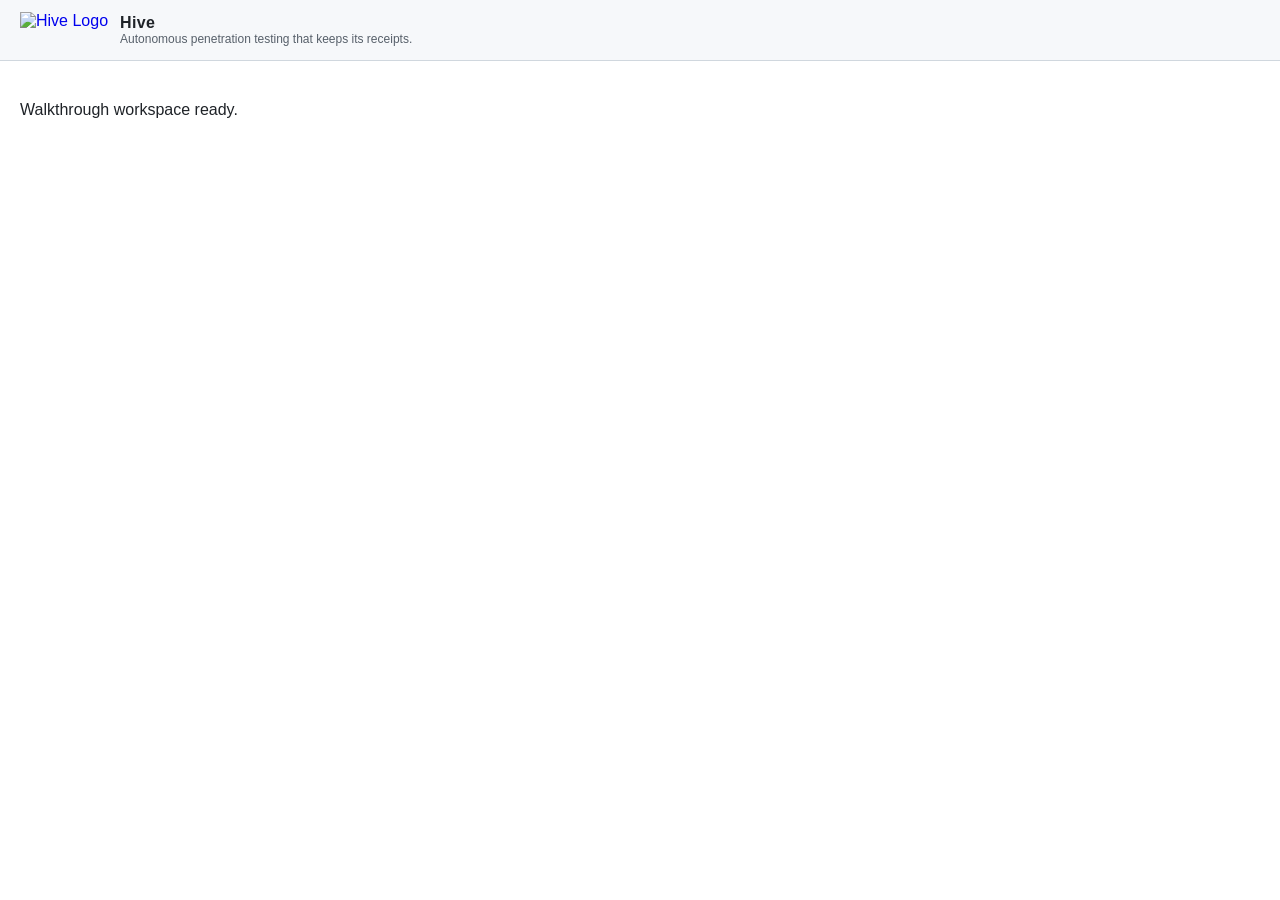
==== docs/mockups/index.html @ 0b8c876b "Change title and text from 'Mockup' to 'Walkthrough'" ====
<!DOCTYPE html>
<html lang="en">
<head>
  <meta charset="UTF-8" />
  <meta name="viewport" content="width=device-width, initial-scale=1.0" />
  <title>Hive — Walkthrough</title>
  <style>
    :root {
      --bg: #ffffff;
      --surface: #f6f8fa;
      --border: #d0d7de;
      --text: #1f2328;
      --muted: #57606a;
    }

    @media (prefers-color-scheme: dark) {
      :root {
        --bg: #0d1117;
        --surface: #161b22;
        --border: #30363d;
        --text: #e6edf3;
        --muted: #8b949e;
      }
    }

    * {
      box-sizing: border-box;
    }

    body {
      margin: 0;
      font-family: -apple-system, BlinkMacSystemFont, "Segoe UI", Helvetica, Arial, sans-serif;
      background: var(--bg);
      color: var(--text);
    }

    header {
      display: flex;
      align-items: center;
      gap: 12px;
      padding: 12px 20px;
      background: var(--surface);
      border-bottom: 1px solid var(--border);
    }

    .logo-link {
      display: inline-flex;
      align-items: center;
      text-decoration: none;
    }

    .logo {
      display: block;
      height: 36px;
      width: auto;
      object-fit: contain;
    }

    .brand-title {
      font-size: 16px;
      font-weight: 600;
      letter-spacing: 0.02em;
    }

    .brand-subtitle {
      font-size: 12px;
      color: var(--muted);
    }

    main {
      padding: 24px 20px;
    }
  </style>
</head>
<body>
  <header>
    <a class="logo-link" href="#" aria-label="Hive Home">
      <picture>
        <source
          media="(prefers-color-scheme: light)"
          srcset="https://raw.githubusercontent.com/ProjectZeroDays/EDG-HIVE/master/web/public/hive-README.png"
        />
        <img
          class="logo"
          src="../web/public/hive-README.png"
          alt="Hive Logo"
        />
      </picture>
    </a>
    <div>
      <div class="brand-title">Hive</div>
      <div class="brand-subtitle">Autonomous penetration testing that keeps its receipts.</div>
    </div>
  </header>

  <main>
    <p>Walkthrough workspace ready.</p>
  </main>
</body>
</html>
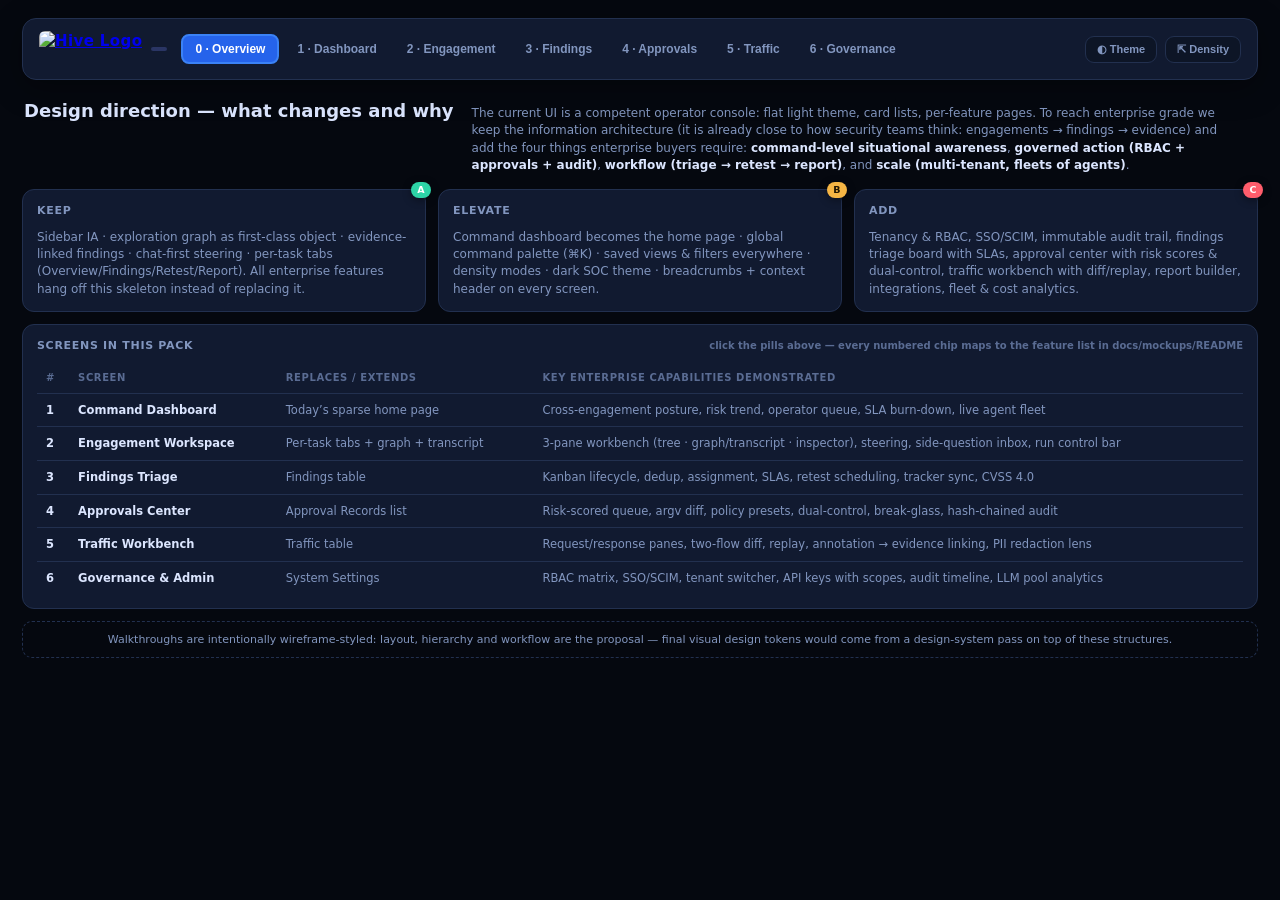
==== commit c117cc06: "Update index.html" ====
--- a/docs/mockups/index.html
+++ b/docs/mockups/index.html
@@ -1,100 +1,759 @@
 <!DOCTYPE html>
 <html lang="en">
 <head>
-  <meta charset="UTF-8" />
-  <meta name="viewport" content="width=device-width, initial-scale=1.0" />
-  <title>Hive — Walkthrough</title>
-  <style>
-    :root {
-      --bg: #ffffff;
-      --surface: #f6f8fa;
-      --border: #d0d7de;
-      --text: #1f2328;
-      --muted: #57606a;
-    }
-
-    @media (prefers-color-scheme: dark) {
-      :root {
-        --bg: #0d1117;
-        --surface: #161b22;
-        --border: #30363d;
-        --text: #e6edf3;
-        --muted: #8b949e;
-      }
-    }
-
-    * {
-      box-sizing: border-box;
-    }
-
-    body {
-      margin: 0;
-      font-family: -apple-system, BlinkMacSystemFont, "Segoe UI", Helvetica, Arial, sans-serif;
-      background: var(--bg);
-      color: var(--text);
-    }
-
-    header {
-      display: flex;
-      align-items: center;
-      gap: 12px;
-      padding: 12px 20px;
-      background: var(--surface);
-      border-bottom: 1px solid var(--border);
-    }
-
-    .logo-link {
-      display: inline-flex;
-      align-items: center;
-      text-decoration: none;
-    }
-
-    .logo {
-      display: block;
-      height: 36px;
-      width: auto;
-      object-fit: contain;
-    }
-
-    .brand-title {
-      font-size: 16px;
-      font-weight: 600;
-      letter-spacing: 0.02em;
-    }
-
-    .brand-subtitle {
-      font-size: 12px;
-      color: var(--muted);
-    }
-
-    main {
-      padding: 24px 20px;
-    }
-  </style>
+<meta charset="utf-8">
+<title>HIVE Enterprise GUI — App Walkthrough</title>
+<style>
+  :root{
+    --bg:#0a0f1c; --panel:#111a30; --panel2:#0d1526; --line:#22304f;
+    --txt:#dce6ff; --dim:#8296bf; --faint:#5a6c93;
+    --acc:#6d7cff; --accSoft:#2a3564; --ok:#2dd4a7; --warn:#f5b544; --crit:#ff5d6c; --info:#4cc3ff; --blue:#b98bff;
+    --mono:ui-monospace,SFMono-Regular,Menlo,Consolas,monospace;
+  }
+  *{box-sizing:border-box;margin:0;padding:0}
+  body{background:#05080f;color:var(--txt);font:13px/1.45 "Segoe UI",Inter,system-ui,sans-serif;padding:18px 22px 60px}
+  body.light{--bg:#f6f8fc;--panel:#ffffff;--panel2:#eef1f8;--line:#dde3ef;--txt:#1b2440;--dim:#5b6b8c;--faint:#93a1bd;--accSoft:#e4e8ff}
+  /* ---------- top chrome ---------- */
+  .topbar{display:flex;align-items:center;gap:14px;flex-wrap:wrap;background:var(--panel);border:1px solid var(--line);border-radius:14px;padding:12px 16px;position:sticky;top:10px;z-index:50;box-shadow:0 8px 30px rgba(0,0,0,.35)}
+  .brand{display:flex;align-items:center;gap:9px;font-weight:800;font-size:15px;letter-spacing:.4px}
+  .brand .logo{display:inline-flex;align-items:center;height:36px}
+  .brand .logo img{height:36px;width:auto;max-width:120px;object-fit:contain;display:block;border-radius:6px}
+  .brand .tag{font-size:10px;font-weight:700;color:var(--acc);border:0px solid var(--accSoft);background:var(--accSoft);padding:2px 8px;border-radius:99px;letter-spacing:.6px}
+  .screens{display:flex;gap:6px;flex-wrap:wrap}
+  .screens button{background:transparent;border:2px transparent var(--line);color:var(--dim);padding:6px 12px;border-radius:8px;cursor:pointer;font-size:12px;font-weight:600}
+  .screens button.on{background:#2563eb;border:2px solid #3b82f6;color:#ffffff}
+  .togs{margin-left:auto;display:flex;gap:8px}
+  .togs button{background:var(--panel2);border:1px solid var(--line);color:var(--dim);padding:6px 11px;border-radius:9px;cursor:pointer;font-size:11px;font-weight:700}
+  /* ---------- screen frame ---------- */
+  .screen{display:none;margin-top:18px}
+  .screen.on{display:block}
+  .meta{display:flex;gap:18px;align-items:baseline;margin:6px 2px 14px;flex-wrap:wrap}
+  .meta h2{font-size:18px}
+  .meta p{color:var(--dim);font-size:12px;max-width:760px}
+  .legend{font-size:11px;color:var(--faint);margin-left:auto}
+  .wrap{display:grid;grid-template-columns:minmax(0,1fr) 268px;gap:16px;align-items:start}
+  .canvas{background:var(--bg);border:1px solid var(--line);border-radius:16px;overflow:hidden;box-shadow:0 10px 40px rgba(0,0,0,.35)}
+  .annot{background:var(--panel);border:1px solid var(--line);border-radius:8px;padding:14px 16px;position:sticky;top:78px}
+  .annot h4{font-size:12px;text-transform:uppercase;letter-spacing:.8px;color:var(--dim);margin-bottom:10px}
+  .annot li{list-style:none;font-size:11.5px;color:var(--dim);padding:7px 0;border-top:1px dashed var(--line);display:flex;gap:8px}
+  .annot li:first-of-type{border-top:0}
+  .annot b{color:var(--txt)}
+  /* ---------- in-app chrome ---------- */
+  .apphead{display:flex;align-items:center;gap:10px;background:var(--panel2);border-bottom:1px solid var(--line);padding:9px 14px;font-size:12px}
+  .crumb{color:var(--dim)} .crumb b{color:var(--txt)}
+  .tenant{margin-left:auto;display:flex;gap:8px;align-items:center}
+  .kbd{font-family:var(--mono);font-size:10px;border:1px solid var(--line);border-bottom-width:2px;border-radius:5px;padding:1px 5px;color:var(--dim);background:var(--panel)}
+  .bell{position:relative;width:26px;height:26px;border-radius:8px;border:1px solid var(--line);display:grid;place-items:center;background:var(--panel)}
+  .bell i{position:absolute;top:-5px;right:-5px;background:var(--crit);color:#fff;font-size:9px;font-weight:800;border-radius:99px;padding:1px 5px;font-style:normal}
+  .avatar{width:26px;height:26px;border-radius:99px;background:linear-gradient(135deg,var(--warn),var(--crit));display:grid;place-items:center;font-size:11px;font-weight:800;color:#fff}
+  .env{font-size:10px;font-weight:800;color:var(--ok);border:1px solid var(--ok);border-radius:99px;padding:2px 8px}
+  .body{display:grid;grid-template-columns:172px 1fr;min-height:660px}
+  .side{border-right:1px solid var(--line);background:var(--panel2);padding:12px 10px;font-size:12px}
+  .side .grp{color:var(--faint);font-size:10px;text-transform:uppercase;letter-spacing:1px;margin:12px 8px 5px}
+  .side .it{display:flex;align-items:center;gap:8px;padding:6px 9px;border-radius:8px;color:var(--dim);font-weight:600}
+  .side .it.on{background:var(--accSoft);color:var(--txt)}
+  .side .it .n{margin-left:auto;font-size:10px;background:var(--crit);color:#fff;border-radius:99px;padding:0 6px;font-weight:800}
+  .dot{width:7px;height:7px;border-radius:99px;display:inline-block}
+  .main{padding:16px;overflow:hidden}
+  /* ---------- primitives ---------- */
+  .card{background:var(--panel);border:1px solid var(--line);border-radius:12px;padding:13px 14px}
+  .card h5{font-size:11px;text-transform:uppercase;letter-spacing:.7px;color:var(--dim);margin-bottom:10px;display:flex;align-items:center;gap:7px}
+  .card h5 .r{margin-left:auto;font-size:10px;color:var(--faint);text-transform:none;letter-spacing:0}
+  .row{display:flex;gap:12px}.col{display:flex;flex-direction:column;gap:12px}
+  .grow{flex:1;min-width:0}
+  .rel{position:relative}
+  .co{position:absolute;top:-8px;right:-6px;background:var(--acc);color:#fff;border-radius:99px;font-size:9.5px;font-weight:800;padding:1.5px 6.5px;box-shadow:0 2px 8px rgba(0,0,0,.4);z-index:5}
+  .co.ok{background:var(--ok)} .co.warn{background:var(--warn);color:#201500} .co.crit{background:var(--crit)} .co.info{background:var(--info);color:#03202e}
+  .kpi{display:flex;flex-direction:column;gap:3px}
+  .kpi .v{font-size:22px;font-weight:800;letter-spacing:-.5px}
+  .kpi .l{font-size:11px;color:var(--dim)}
+  .kpi .d{font-size:10.5px;font-weight:700}
+  .up{color:var(--crit)} .dn{color:var(--ok)} .fl{color:var(--dim)}
+  .pill{display:inline-flex;align-items:center;gap:5px;font-size:10px;font-weight:800;border-radius:99px;padding:2px 9px;letter-spacing:.3px}
+  .p-crit{background:rgba(255,93,108,.15);color:var(--crit);border:1px solid rgba(255,93,108,.4)}
+  .p-high{background:rgba(245,181,68,.13);color:var(--warn);border:1px solid rgba(245,181,68,.4)}
+  .p-med{background:rgba(76,195,255,.12);color:var(--info);border:1px solid rgba(76,195,255,.35)}
+  .p-low{background:rgba(45,212,167,.12);color:var(--ok);border:1px solid rgba(45,212,167,.35)}
+  .p-acc{background:var(--accSoft);color:#aeb9ff;border:1px solid rgba(0,26,255,.45)}
+  .p-ok{background:rgba(45,212,167,.12);color:var(--ok);border:1px solid rgba(45,212,167,.35)}
+  .p-dim{background:var(--panel2);color:var(--dim);border:1px solid var(--line)}
+  .btn{display:inline-flex;align-items:center;gap:6px;background:var(--acc);color:#fff;border-radius:8px;padding:6px 12px;font-size:11.5px;font-weight:700;border:0}
+  .btn.ghost{background:var(--panel);border:1px solid var(--line);color:var(--dim)}
+  .btn.danger{background:rgba(255,93,108,.14);color:var(--crit);border:1px solid rgba(255,93,108,.4)}
+  .btn.ok{background:rgba(45,212,167,.14);color:var(--ok);border:1px solid rgba(45,212,167,.4)}
+  table.tbl{width:100%;border-collapse:collapse;font-size:11.5px}
+  .tbl th{text-align:left;color:var(--faint);font-size:10px;text-transform:uppercase;letter-spacing:.6px;padding:7px 9px;border-bottom:1px solid var(--line);font-weight:700}
+  .tbl td{padding:8px 9px;border-bottom:1px solid var(--line);color:var(--dim);vertical-align:middle}
+  .tbl td b{color:var(--txt);font-weight:600}
+  .tbl tr:last-child td{border-bottom:0}
+  .bar{height:6px;border-radius:99px;background:var(--panel2);overflow:hidden}
+  .bar i{display:block;height:100%;border-radius:99px}
+  .fe{display:flex;gap:9px;padding:8px 0;border-bottom:1px dashed var(--line);font-size:11.5px;align-items:flex-start}
+  .fe:last-child{border-bottom:0}
+  .fe .t{color:var(--faint);font-family:var(--mono);font-size:10px;white-space:nowrap;padding-top:1px}
+  .fe .who{font-weight:800;color:var(--acc);font-size:10.5px}
+  .tree details{margin-left:0}
+  .tree summary{cursor:pointer;font-weight:700;color:var(--txt);padding:3px 0;list-style:none}
+  .tree summary::before{content:"▸ ";color:var(--faint)}
+  .tree details[open] summary::before{content:"▾ "}
+  .tree .sub{margin-left:16px}
+  .tree .ln{display:flex;gap:7px;align-items:center;padding:3.5px 0;color:var(--dim);font-size:11.5px}
+  .tree .ln .s{margin-left:auto;font-size:9.5px;color:var(--faint)}
+  .nodebox{background:var(--panel2);border:1px solid var(--line);border-radius:9px;padding:7px 9px;font-size:10px;min-width:96px}
+  .nodebox b{display:block;font-size:10.5px}
+  .nodebox .k{color:var(--faint);font-size:9px}
+  .nb-goal{border-color:rgba(45,212,167,.5)} .nb-int{border-color:rgba(0,26,255,.55)} .nb-vuln{border-color:rgba(255,93,108,.55)} .nb-fact{border-color:rgba(76,195,255,.45)}
+  .kcol{background:var(--panel);border:1px solid var(--line);border-radius:12px;padding:10px;min-height:340px}
+  .kcol h6{font-size:10px;text-transform:uppercase;letter-spacing:.7px;color:var(--dim);margin-bottom:8px;display:flex;gap:6px;align-items:center}
+  .kcol h6 .c{margin-left:auto;background:var(--panel2);border:1px solid var(--line);border-radius:99px;padding:0 7px;font-size:10px}
+  .fcard{background:var(--panel2);border:1px solid var(--line);border-left-width:3px;border-radius:9px;padding:9px 10px;margin-bottom:9px;font-size:11px}
+  .fcard.crit{border-left-color:var(--crit)} .fcard.high{border-left-color:var(--warn)} .fcard.med{border-left-color:var(--info)} .fcard.low{border-left-color:var(--ok)}
+  .fcard .ti{font-weight:700;color:var(--txt);font-size:11.5px;margin-bottom:4px}
+  .fcard .m{color:var(--dim);font-size:10.5px;display:flex;gap:8px;flex-wrap:wrap;margin-top:6px}
+  .sla{font-size:9.5px;font-weight:800;color:var(--crit)}
+  .req{background:#050a14;border:1px solid var(--line);border-radius:10px;padding:11px 12px;font-family:var(--mono);font-size:10.8px;color:#9fe8c9;white-space:pre;overflow:auto;line-height:1.55}
+  body.light .req{background:#0d1526}
+  .req .hl{color:#ffd166;background:rgba(245,181,68,.13);border-radius:3px;padding:0 2px}
+  .req .hd{color:#7ea0ff}
+  .tabs{display:flex;gap:4px;border-bottom:1px solid var(--line);margin-bottom:12px}
+  .tabs .tb{padding:7px 12px;font-size:11.5px;color:var(--dim);font-weight:700;border-bottom:2px solid transparent}
+  .tabs .tb.on{color:var(--txt);border-bottom-color:var(--acc)}
+  .gauge{width:44px;height:44px;border-radius:99px;display:grid;place-items:center;font-weight:800;font-size:12px;flex:none}
+  .note{font-size:10.5px;color:var(--faint);margin-top:8px}
+  .foot{padding:10px 16px;border-top:1px solid var(--line);color:var(--faint);font-size:10.5px;display:flex;gap:16px}
+  .hintline{border:1px dashed var(--line);border-radius:10px;padding:10px 12px;font-size:11px;color:var(--dim);text-align:center}
+</style>
 </head>
 <body>
-  <header>
-    <a class="logo-link" href="#" aria-label="Hive Home">
-      <picture>
-        <source
-          media="(prefers-color-scheme: light)"
-          srcset="https://raw.githubusercontent.com/ProjectZeroDays/EDG-HIVE/master/web/public/hive-README.png"
-        />
-        <img
-          class="logo"
-          src="../web/public/hive-README.png"
-          alt="Hive Logo"
-        />
-      </picture>
-    </a>
-    <div>
-      <div class="brand-title">Hive</div>
-      <div class="brand-subtitle">Autonomous penetration testing that keeps its receipts.</div>
+
+<div class="topbar">
+  <div class="brand">
+    <span class="logo">
+      <a href="https://raw.githubusercontent.com/ProjectZeroDays/EDG-HIVE/master/web/public/hive-wordmark.png" target="_blank" rel="noopener noreferrer">
+        <img src="https://raw.githubusercontent.com/ProjectZeroDays/EDG-HIVE/master/web/public/hive-wordmark.png" alt="Hive Logo">
+      </a>
+    </span>
+    <span class="tag"></span>
+  </div>
+  <div class="screens">
+    <button data-s="s0" class="on">0 · Overview</button>
+    <button data-s="s1">1 · Dashboard</button>
+    <button data-s="s2">2 · Engagement</button>
+    <button data-s="s3">3 · Findings</button>
+    <button data-s="s4">4 · Approvals</button>
+    <button data-s="s5">5 · Traffic</button>
+    <button data-s="s6">6 · Governance</button>
+  </div>
+  <div class="togs">
+    <button id="tgTheme">◐ Theme</button>
+    <button id="tgDensity">⇱ Density</button>
+  </div>
+</div>
+
+<!-- ============ SCREEN 0 : OVERVIEW ============ -->
+<section class="screen on" id="s0">
+  <div class="meta"><h2>Design direction — what changes and why</h2>
+    <p>The current UI is a competent operator console: flat light theme, card lists, per-feature pages. To reach enterprise grade we keep the information architecture (it is already close to how security teams think: engagements → findings → evidence) and add the four things enterprise buyers require: <b style="color:var(--txt)">command-level situational awareness</b>, <b style="color:var(--txt)">governed action (RBAC + approvals + audit)</b>, <b style="color:var(--txt)">workflow (triage → retest → report)</b>, and <b style="color:var(--txt)">scale (multi-tenant, fleets of agents)</b>.</p>
+  </div>
+  <div class="col">
+    <div class="row">
+      <div class="card grow rel"><span class="co ok">A</span><h5>Keep</h5>
+        <p style="font-size:12px;color:var(--dim)">Sidebar IA · exploration graph as first-class object · evidence-linked findings · chat-first steering · per-task tabs (Overview/Findings/Retest/Report). All enterprise features hang off this skeleton instead of replacing it.</p></div>
+      <div class="card grow rel"><span class="co warn">B</span><h5>Elevate</h5>
+        <p style="font-size:12px;color:var(--dim)">Command dashboard becomes the home page · global command palette (⌘K) · saved views & filters everywhere · density modes · dark SOC theme · breadcrumbs + context header on every screen.</p></div>
+      <div class="card grow rel"><span class="co crit">C</span><h5>Add</h5>
+        <p style="font-size:12px;color:var(--dim)">Tenancy & RBAC, SSO/SCIM, immutable audit trail, findings triage board with SLAs, approval center with risk scores & dual-control, traffic workbench with diff/replay, report builder, integrations, fleet & cost analytics.</p></div>
     </div>
-  </header>
-
-  <main>
-    <p>Walkthrough workspace ready.</p>
-  </main>
+    <div class="card">
+      <h5>Screens in this pack <span class="r">click the pills above — every numbered chip maps to the feature list in docs/mockups/README</span></h5>
+      <table class="tbl">
+        <tr><th>#</th><th>Screen</th><th>Replaces / extends</th><th>Key enterprise capabilities demonstrated</th></tr>
+        <tr><td><b>1</b></td><td><b>Command Dashboard</b></td><td>Today’s sparse home page</td><td>Cross-engagement posture, risk trend, operator queue, SLA burn-down, live agent fleet</td></tr>
+        <tr><td><b>2</b></td><td><b>Engagement Workspace</b></td><td>Per-task tabs + graph + transcript</td><td>3-pane workbench (tree · graph/transcript · inspector), steering, side-question inbox, run control bar</td></tr>
+        <tr><td><b>3</b></td><td><b>Findings Triage</b></td><td>Findings table</td><td>Kanban lifecycle, dedup, assignment, SLAs, retest scheduling, tracker sync, CVSS 4.0</td></tr>
+        <tr><td><b>4</b></td><td><b>Approvals Center</b></td><td>Approval Records list</td><td>Risk-scored queue, argv diff, policy presets, dual-control, break-glass, hash-chained audit</td></tr>
+        <tr><td><b>5</b></td><td><b>Traffic Workbench</b></td><td>Traffic table</td><td>Request/response panes, two-flow diff, replay, annotation → evidence linking, PII redaction lens</td></tr>
+        <tr><td><b>6</b></td><td><b>Governance & Admin</b></td><td>System Settings</td><td>RBAC matrix, SSO/SCIM, tenant switcher, API keys with scopes, audit timeline, LLM pool analytics</td></tr>
+      </table>
+    </div>
+    <div class="hintline">Walkthroughs are intentionally wireframe-styled: layout, hierarchy and workflow are the proposal — final visual design tokens would come from a design-system pass on top of these structures.</div>
+  </div>
+</section>
+
+<!-- ============ SCREEN 1 : DASHBOARD ============ -->
+<section class="screen" id="s1">
+  <div class="meta"><h2>1 · Command Dashboard</h2><p>One screen a CISO or lead operator opens each morning: exposure, activity, and what needs a human decision right now. Everything on this page is a deep-link into the relevant workspace.</p><span class="legend">◉ numbered chips = features D1…D9</span></div>
+  <div class="wrap">
+    <div class="canvas">
+      <div class="apphead">
+        <span class="crumb">HIVE / <b>Command</b></span>
+        <span class="env">PROD</span>
+        <div class="tenant">
+          <span class="pill p-acc">Tenant: Acme Corp ▾</span>
+          <span class="kbd">⌘K</span>
+          <div class="bell">🔔<i>5</i></div>
+          <div class="avatar">OP</div>
+        </div>
+      </div>
+      <div class="body">
+        <aside class="side">
+          <div class="grp">Operate</div>
+          <div class="it on">◧ Command</div>
+          <div class="it">▤ Engagements</div>
+          <div class="it">✉ Side questions <span class="n">2</span></div>
+          <div class="it">✓ Approvals <span class="n">5</span></div>
+          <div class="grp">Assess</div>
+          <div class="it">◔ Findings</div>
+          <div class="it">⇄ Retests</div>
+          <div class="it">▦ Reports</div>
+          <div class="grp">Investigate</div>
+          <div class="it">⛁ Traffic</div>
+          <div class="it">⌘ Tool exec</div>
+          <div class="grp">Configure</div>
+          <div class="it">⚙ Governance</div>
+          <div class="it">⑃ Agents</div>
+          <div class="it">ƒ LLM pool</div>
+        </aside>
+        <div class="main">
+          <div class="row" style="margin-bottom:12px">
+            <div class="card kpi grow rel"><span class="co">D1</span><span class="v">4</span><span class="l">Active engagements</span><span class="d fl">2 external · 2 internal</span></div>
+            <div class="card kpi grow rel"><span class="co">D2</span><span class="v">12</span><span class="l">Agents running</span><span class="d dn">▲ 3 spawned this hour</span></div>
+            <div class="card kpi grow rel"><span class="co">D3</span><span class="v">17</span><span class="l">Open findings</span><span class="d up">▲ 3 today · 2 critical</span></div>
+            <div class="card kpi grow rel"><span class="co">D4</span><span class="v">5</span><span class="l">Approvals waiting</span><span class="d up">oldest 12m · risk≥70: 2</span></div>
+            <div class="card kpi grow rel"><span class="co">D5</span><span class="v">$41.2</span><span class="l">LLM spend today</span><span class="d fl">budget $120 · 34%</span></div>
+          </div>
+          <div class="row" style="margin-bottom:12px">
+            <div class="card grow" style="flex:2.2">
+              <h5 class="rel">Risk exposure — 30 days <span class="co">D6</span> <span class="r">severity-weighted · all engagements</span></h5>
+              <svg viewBox="0 0 520 120" width="100%" height="120" preserveAspectRatio="none">
+                <polyline points="0,95 45,88 90,92 135,70 180,74 225,55 270,60 315,40 360,46 405,28 450,32 520,18" fill="none" stroke="var(--crit)" stroke-width="2.4"/>
+                <polyline points="0,80 45,76 90,70 135,66 180,60 225,58 270,50 315,48 360,42 405,40 450,36 520,30" fill="none" stroke="var(--warn)" stroke-width="2"/>
+                <polyline points="0,60 45,58 90,55 135,56 180,50 225,52 270,44 315,46 360,40 405,42 450,38 520,34" fill="none" stroke="var(--info)" stroke-width="2" stroke-dasharray="4 3"/>
+                <line x1="405" y1="0" x2="405" y2="120" stroke="var(--line)" stroke-dasharray="3 3"/>
+                <text x="410" y="12" fill="var(--faint)" font-size="8">patch window</text>
+              </svg>
+            </div>
+            <div class="card" style="flex:1">
+              <h5 class="rel">Findings by severity <span class="co info">D7</span></h5>
+              <div class="row" style="align-items:center;gap:14px">
+                <svg viewBox="0 0 80 80" width="86" height="86">
+                  <circle cx="40" cy="40" r="30" fill="none" stroke="var(--line)" stroke-width="11"/>
+                  <circle cx="40" cy="40" r="30" fill="none" stroke="var(--crit)" stroke-width="11" stroke-dasharray="35 189" transform="rotate(-90 40 40)"/>
+                  <circle cx="40" cy="40" r="30" fill="none" stroke="var(--warn)" stroke-width="11" stroke-dasharray="79 189" transform="rotate(24 40 40)"/>
+                  <circle cx="40" cy="40" r="30" fill="none" stroke="var(--info)" stroke-width="11" stroke-dasharray="40 189" transform="rotate(224 40 40)"/>
+                  <text x="40" y="44" text-anchor="middle" fill="var(--txt)" font-size="13" font-weight="800">17</text>
+                </svg>
+                <div class="col" style="gap:6px;font-size:11px;color:var(--dim)">
+                  <span><span class="dot" style="background:var(--crit)"></span> Critical · 2</span>
+                  <span><span class="dot" style="background:var(--warn)"></span> High · 8</span>
+                  <span><span class="dot" style="background:var(--info)"></span> Medium · 5</span>
+                  <span><span class="dot" style="background:var(--ok)"></span> Low · 2</span>
+                </div>
+              </div>
+            </div>
+            <div class="card" style="flex:1.3">
+              <h5 class="rel">Coverage by asset group <span class="co info">D8</span> <span class="r">tested / in-scope</span></h5>
+              <div class="col" style="gap:9px">
+                <div><div style="display:flex;justify-content:space-between;font-size:10.5px;color:var(--dim);margin-bottom:3px"><span>External web</span><b style="color:var(--ok)">86%</b></div><div class="bar"><i style="width:86%;background:var(--ok)"></i></div></div>
+                <div><div style="display:flex;justify-content:space-between;font-size:10.5px;color:var(--dim);margin-bottom:3px"><span>DMZ services</span><b style="color:var(--ok)">74%</b></div><div class="bar"><i style="width:74%;background:var(--ok)"></i></div></div>
+                <div><div style="display:flex;justify-content:space-between;font-size:10.5px;color:var(--dim);margin-bottom:3px"><span>Domain / AD</span><b style="color:var(--warn)">58%</b></div><div class="bar"><i style="width:58%;background:var(--warn)"></i></div></div>
+                <div><div style="display:flex;justify-content:space-between;font-size:10.5px;color:var(--dim);margin-bottom:3px"><span>Cloud assets</span><b style="color:var(--crit)">31%</b></div><div class="bar"><i style="width:31%;background:var(--crit)"></i></div></div>
+              </div>
+            </div>
+          </div>
+          <div class="row">
+            <div class="card grow" style="flex:1.6">
+              <h5 class="rel">Live agent activity <span class="co">D9</span> <span class="r">streamed via SSE</span></h5>
+              <div class="fe"><span class="t">09:41:02</span><div><span class="who">worker-3</span> · intent <b style="color:var(--txt)">jenkins-script-console-rce</b> → evidence captured <span class="pill p-low">2 flows</span></div></div>
+              <div class="fe"><span class="t">09:40:47</span><div><span class="who">retester</span> · retest queued for <b style="color:var(--txt)">Fastjson RCE</b> · window starts 10:00</div></div>
+              <div class="fe"><span class="t">09:40:12</span><div><span class="who">planner</span> · decomposed goal <b style="color:var(--txt)">“gain admin on shop.acme.com”</b> → 6 intents</div></div>
+              <div class="fe"><span class="t">09:39:58</span><div><span class="who">guard</span> · blocked <b style="color:var(--txt)">secretsdump on DC02</b> · policy: outside task scope <span class="pill p-crit">needs approval</span></div></div>
+              <div class="fe"><span class="t">09:39:20</span><div><span class="who">recon-bot</span> · 14 new assets discovered from cert transparency</div></div>
+            </div>
+            <div class="card grow">
+              <h5 class="rel">Needs a human <span class="co crit">D4</span> <span class="r">SLA breach in red</span></h5>
+              <table class="tbl">
+                <tr><td><span class="pill p-crit">88</span></td><td><b>secretsdump</b> · DC02</td><td class="sla">9m left</td><td><span class="btn ok">Review</span></td></tr>
+                <tr><td><span class="pill p-crit">74</span></td><td><b>sqlmap</b> · api.acme.com</td><td class="sla">31m</td><td><span class="btn ok">Review</span></td></tr>
+                <tr><td><span class="pill p-high">52</span></td><td><b>Side question</b> · mainagent</td><td class="sla">1h 12m</td><td><span class="btn">Answer</span></td></tr>
+                <tr><td><span class="pill p-med">34</span></td><td><b>Side question</b> · worker-2</td><td class="sla">2h 40m</td><td><span class="btn">Answer</span></td></tr>
+                <tr><td><span class="pill p-dim">—</span></td><td><b>Report sign-off</b> · Acme external</td><td class="sla">due Fri</td><td><span class="btn ghost">Open</span></td></tr>
+              </table>
+            </div>
+          </div>
+        </div>
+      </div>
+      <div class="foot"><span>● 12 agents · 4 tasks · proxy recording</span><span style="margin-left:auto">LLM pool: <b style="color:var(--ok)">healthy</b> · Claude Opus 4.8 · 142 req/min</span></div>
+    </div>
+    <ul class="annot">
+      <h4>D · Dashboard features</h4>
+      <li><b>D1–D5 KPI strip:</b> cross-engagement posture at a glance; every tile deep-links; per-role configurable widget layout.</li>
+      <li><b>D6 Risk trend:</b> severity-weighted exposure over time with annotations (patch windows, retests) — the board-level metric.</li>
+      <li><b>D7 Severity mix</b> with click-to-filter into the findings board.</li>
+      <li><b>D8 Coverage:</b> tested vs in-scope per asset group, surfaced from the coverage ledger that already exists server-side.</li>
+      <li><b>D9 Live feed:</b> real-time agent activity stream (agent, intent, outcome) — replaces polling tables with an event feel.</li>
+      <li><b>D4 Operator queue:</b> approvals + side questions + sign-offs unified with SLA timers, sorted by risk.</li>
+    </ul>
+  </div>
+</section>
+
+<!-- ============ SCREEN 2 : ENGAGEMENT WORKSPACE ============ -->
+<section class="screen" id="s2">
+  <div class="meta"><h2>2 · Engagement Workspace</h2><p>The per-task page grows from a flat tab strip into a three-pane workbench: engagement tree on the left, graph/transcript in the center, and a contextual inspector on the right that always shows <i>what the selected node is, why the agent did it, and what you can do about it</i>.</p><span class="legend">◉ chips = W1…W8</span></div>
+  <div class="wrap">
+    <div class="canvas">
+      <div class="apphead">
+        <span class="crumb">Acme Corp / Engagements / <b>External web & admin</b> · RUN-114</span>
+        <span class="pill p-ok">Running</span><span class="pill p-dim">Claude Opus 4.8</span>
+        <div class="tenant"><span class="btn ghost">⏸ Pause</span><span class="btn ghost">▢ Stop</span><span class="btn">＋ Steer</span></div>
+      </div>
+      <div class="body" style="grid-template-columns:190px 1fr 262px">
+        <aside class="side">
+          <div class="grp">Engagement tree</div>
+          <div class="tree">
+            <details open><summary>Acme external <span class="pill p-ok" style="margin-left:4px">live</span></summary>
+              <div class="sub">
+                <div class="ln">▸ RUN-114 · web&admin <span class="s">running</span></div>
+                <div class="ln">▾ RUN-114 · worker pool</div>
+                <div class="sub">
+                  <div class="ln"><span class="dot" style="background:var(--ok)"></span> worker-1 · api.acme <span class="s">3 intents</span></div>
+                  <div class="ln"><span class="dot" style="background:var(--ok)"></span> worker-2 · shop.acme <span class="s">5 intents</span></div>
+                  <div class="ln"><span class="dot" style="background:var(--warn)"></span> worker-3 · jenkins <span class="s">awaiting approval</span></div>
+                  <div class="ln"><span class="dot" style="background:var(--faint)"></span> retester <span class="s">idle</span></div>
+                </div>
+                <div class="ln">▸ RUN-98 · AD path <span class="s">paused</span></div>
+                <div class="ln">▸ RUN-96 · retest pass <span class="s">done ✓</span></div>
+              </div>
+            </details>
+          </div>
+          <div class="grp">Inbox</div>
+          <div class="it">✉ Side questions <span class="n">1</span></div>
+          <div class="it">✓ Approvals <span class="n">2</span></div>
+          <div class="grp">This run</div>
+          <div class="it">◔ Findings <b style="margin-left:auto">7</b></div>
+          <div class="it">⛁ Evidence <b style="margin-left:auto">23</b></div>
+          <div class="it">▦ Report</div>
+        </aside>
+        <div class="main" style="padding:12px">
+          <div class="tabs">
+            <span class="tb">Overview</span><span class="tb on">Exploration graph</span><span class="tb">Transcript</span><span class="tb">Findings</span><span class="tb">Retests</span><span class="tb">Credentials</span><span class="tb">Coverage</span><span class="tb">Report</span>
+            <span style="margin-left:auto" class="pill p-acc rel">⌘K go to…<span class="co">W7</span></span>
+          </div>
+          <div class="card" style="min-height:300px;position:relative;background:radial-gradient(circle at 30% 20%,rgba(0,26,255,.06),transparent 60%),var(--panel)">
+            <span class="co" style="top:8px;left:10px;right:auto">W1</span>
+            <div style="position:absolute;top:12px;left:52px;display:flex;gap:6px;font-size:9.5px;color:var(--dim)">
+              <span class="pill p-ok">goal</span><span class="pill p-acc">intent</span><span class="pill p-crit">vuln</span><span class="pill p-med">fact</span><span class="pill p-dim">digest</span>
+            </div>
+            <svg width="100%" height="300" viewBox="0 0 760 300">
+              <g stroke="var(--line)" stroke-width="1.2">
+                <line x1="90" y1="150" x2="190" y2="90"/><line x1="90" y1="150" x2="190" y2="150"/><line x1="90" y1="150" x2="190" y2="210"/>
+                <line x1="280" y1="90" x2="370" y2="60"/><line x1="280" y1="90" x2="370" y2="120"/>
+                <line x1="280" y1="150" x2="370" y2="150"/>
+                <line x1="280" y1="210" x2="370" y2="210"/>
+                <line x1="460" y1="60" x2="540" y2="60"/><line x1="460" y1="120" x2="540" y2="120"/>
+                <line x1="460" y1="150" x2="540" y2="150"/><line x1="460" y1="210" x2="540" y2="210"/>
+                <line x1="630" y1="60" x2="700" y2="90"/><line x1="630" y1="120" x2="700" y2="90"/><line x1="630" y1="150" x2="700" y2="150"/>
+              </g>
+              <g>
+                <g transform="translate(20,132)"><rect width="70" height="36" rx="8" fill="var(--panel2)" stroke="var(--ok)"/><text x="35" y="15" text-anchor="middle" fill="var(--txt)" font-size="9" font-weight="700">Goal</text><text x="35" y="27" text-anchor="middle" fill="var(--dim)" font-size="7.5">admin on acme</text></g>
+                <g transform="translate(190,72)"><rect width="90" height="36" rx="8" fill="var(--panel2)" stroke="var(--acc)"/><text x="45" y="15" text-anchor="middle" fill="var(--txt)" font-size="9" font-weight="700">Intent</text><text x="45" y="27" text-anchor="middle" fill="var(--dim)" font-size="7.5">map api routes</text></g>
+                <g transform="translate(190,132)"><rect width="90" height="36" rx="8" fill="var(--panel2)" stroke="var(--acc)"/><text x="45" y="15" text-anchor="middle" fill="var(--txt)" font-size="9" font-weight="700">Intent</text><text x="45" y="27" text-anchor="middle" fill="var(--dim)" font-size="7.5">jwt weak key</text></g>
+                <g transform="translate(190,192)"><rect width="90" height="36" rx="8" fill="var(--panel2)" stroke="var(--acc)"/><text x="45" y="15" text-anchor="middle" fill="var(--txt)" font-size="9" font-weight="700">Intent</text><text x="45" y="27" text-anchor="middle" fill="var(--dim)" font-size="7.5">jenkins anon RCE</text></g>
+                <g transform="translate(370,42)"><rect width="90" height="36" rx="8" fill="rgba(255,93,108,.1)" stroke="var(--crit)"/><text x="45" y="15" text-anchor="middle" fill="var(--crit)" font-size="9" font-weight="700">VULN</text><text x="45" y="27" text-anchor="middle" fill="var(--dim)" font-size="7.5">IDOR · orders</text></g>
+                <g transform="translate(370,102)"><rect width="90" height="36" rx="8" fill="var(--panel2)" stroke="var(--info)"/><text x="45" y="15" text-anchor="middle" fill="var(--txt)" font-size="9" font-weight="700">Fact</text><text x="45" y="27" text-anchor="middle" fill="var(--dim)" font-size="7.5">svc_deploy = DA</text></g>
+                <g transform="translate(370,132)"><rect width="90" height="36" rx="8" fill="var(--panel2)" stroke="var(--acc)"/><text x="45" y="15" text-anchor="middle" fill="var(--txt)" font-size="9" font-weight="700">Intent</text><text x="45" y="27" text-anchor="middle" fill="var(--dim)" font-size="7.5">forge token</text></g>
+                <g transform="translate(370,192)"><rect width="90" height="36" rx="8" fill="var(--panel2)" stroke="var(--acc)"/><text x="45" y="15" text-anchor="middle" fill="var(--txt)" font-size="9" font-weight="700">Intent</text><text x="45" y="27" text-anchor="middle" fill="var(--dim)" font-size="7.5">crack jwt offline</text></g>
+                <g transform="translate(540,42)"><rect width="90" height="36" rx="8" fill="var(--panel2)" stroke="var(--line)"/><text x="45" y="15" text-anchor="middle" fill="var(--txt)" font-size="9" font-weight="700">Digest</text><text x="45" y="27" text-anchor="middle" fill="var(--dim)" font-size="7.5">api attack surface</text></g>
+                <g transform="translate(540,102)"><rect width="90" height="36" rx="8" fill="var(--panel2)" stroke="var(--acc)"/><text x="45" y="15" text-anchor="middle" fill="var(--txt)" font-size="9" font-weight="700">Intent</text><text x="45" y="27" text-anchor="middle" fill="var(--dim)" font-size="7.5">psexec → DC01</text></g>
+                <g transform="translate(540,132)"><rect width="90" height="36" rx="8" fill="rgba(255,93,108,.1)" stroke="var(--crit)"/><text x="45" y="15" text-anchor="middle" fill="var(--crit)" font-size="9" font-weight="700">VULN</text><text x="45" y="27" text-anchor="middle" fill="var(--dim)" font-size="7.5">Fastjson RCE</text></g>
+                <g transform="translate(540,192)"><rect width="90" height="36" rx="8" fill="var(--panel2)" stroke="var(--info)"/><text x="45" y="15" text-anchor="middle" fill="var(--txt)" font-size="9" font-weight="700">Fact</text><text x="45" y="27" text-anchor="middle" fill="var(--dim)" font-size="7.5">hashcat 11 min</text></g>
+                <g transform="translate(670,132)"><rect width="70" height="36" rx="8" fill="var(--panel2)" stroke="var(--blue)"/><text x="35" y="15" text-anchor="middle" fill="var(--txt)" font-size="9" font-weight="700">Next</text><text x="35" y="27" text-anchor="middle" fill="var(--dim)" font-size="7.5">secretsdump</text></g>
+              </g>
+              <text x="20" y="292" fill="var(--faint)" font-size="8.5">minimap · filter: all · color: outcome · layout: hierarchical — min. crossing edges</text>
+            </svg>
+          </div>
+          <div class="card" style="margin-top:12px">
+            <h5 class="rel">Run control <span class="co">W6</span> <span class="r">pace, egress profile, token budget — live-tunable without restart</span></h5>
+            <div class="row" style="align-items:center;gap:14px;font-size:11px;color:var(--dim)">
+              <span>Pace <b style="color:var(--txt)">normal</b> ▾</span><span>Egress <b style="color:var(--txt)">strict</b> ▾</span>
+              <span>Token budget <b style="color:var(--txt)">$85 / $120</b></span>
+              <div class="bar grow"><i style="width:71%;background:linear-gradient(90deg,var(--ok),var(--warn))"></i></div>
+              <span class="pill p-dim">auto-pause at budget</span>
+            </div>
+          </div>
+        </div>
+        <div class="main" style="border-left:1px solid var(--line);padding:12px;background:var(--panel2)">
+          <div class="card rel" style="margin-bottom:12px"><span class="co">W2</span>
+            <h5>Inspector — intent “psexec → DC01”</h5>
+            <div style="font-size:11.5px;color:var(--dim);display:grid;gap:6px">
+              <div><b style="color:var(--txt)">Why:</b> svc_deploy is Domain Admin (fact from worker-2); goal requires domain dominance</div>
+              <div><b style="color:var(--txt)">Route:</b> jenkins RCE → creds → DC01 · 3 hops</div>
+              <div><b style="color:var(--txt)">Evidence:</b> <span class="pill p-low">2 flows</span> <span class="pill p-low">1 screenshot</span> <span class="pill p-low">argv</span></div>
+              <div><b style="color:var(--txt)">LLM:</b> opus-4.8 · 41k tok · $0.062 · thinking=high</div>
+            </div>
+          </div>
+          <div class="card rel" style="margin-bottom:12px"><span class="co warn">W3</span>
+            <h5>Steer this intent</h5>
+            <div class="hintline" style="text-align:left;margin-bottom:8px">“Prioritize DC01 over FS01; do <b>not</b> touch the payment API — it’s out of scope.”</div>
+            <div class="row"><span class="btn grow" style="justify-content:center">Send as hint</span><span class="btn ghost">Escalate to all workers</span></div>
+          </div>
+          <div class="card rel" style="margin-bottom:12px"><span class="co crit">W4</span>
+            <h5>Side question inbox</h5>
+            <div style="font-size:11.5px;color:var(--dim);margin-bottom:8px">mainagent: “shop.acme.com/checkout is processing live orders. Test it anyway (risk: disruption), skip, or schedule for the maintenance window?”</div>
+            <div class="row"><span class="btn ok grow" style="justify-content:center">Skip</span><span class="btn ghost grow" style="justify-content:center">Schedule</span><span class="btn danger grow" style="justify-content:center">Proceed</span></div>
+          </div>
+          <div class="card rel"><span class="co ok">W5</span>
+            <h5>Run comparison</h5>
+            <div style="font-size:11px;color:var(--dim)">RUN-96 vs RUN-114 · same scope · <b style="color:var(--ok)">+31% coverage</b> · 2 new findings · <b style="color:var(--crit)">1 regression: JWT still weak after fix claimed</b></div>
+          </div>
+        </div>
+      </div>
+      <div class="foot"><span>● worker-3 awaiting approval · secretsdump on DC02</span><span style="margin-left:auto">W8 · context: 78k/200k · compaction in 12 intents</span></div>
+    </div>
+    <ul class="annot">
+      <h4>W · Workspace features</h4>
+      <li><b>W1 Graph v2:</b> layouts (hierarchical/radial/timeline), minimap, outcome coloring, node pinning, “why this node” one-click — built on the existing G6/xyflow stack.</li>
+      <li><b>W2 Inspector:</b> every node has rationale, route, evidence chips, cost. Turns the graph into an audit artifact.</li>
+      <li><b>W3 Steering:</b> hints inject into planner + worker context with delivery receipts.</li>
+      <li><b>W4 Side questions:</b> batched inbox with risk-labeled options; answers recorded in the graph.</li>
+      <li><b>W5 Run diff:</b> compare two runs on the same scope — coverage delta, new/closed findings, regressions.</li>
+      <li><b>W6 Run control:</b> live pace/egress/budget knobs; auto-pause policies.</li>
+      <li><b>W7 ⌘K palette:</b> global navigation + actions (“approve latest”, “link flow to finding”).</li>
+      <li><b>W8 Context meter:</b> per-agent context usage with compaction warnings — uses the sidequestion/context package that already exists.</li>
+    </ul>
+  </div>
+</section>
+
+<!-- ============ SCREEN 3 : FINDINGS ============ -->
+<section class="screen" id="s3">
+  <div class="meta"><h2>3 · Findings Triage Board</h2><p>Findings graduate from a flat table into a workflow object: a kanban lifecycle (Triage → Validating → Confirmed → Fix pending → Retest → Closed) with SLAs, owners, dedup and one-click retest — the model enterprise VM teams already live in.</p><span class="legend">◉ chips = F1…F8</span></div>
+  <div class="wrap">
+    <div class="canvas">
+      <div class="apphead">
+        <span class="crumb">HIVE / Findings / <b>All engagements</b></span>
+        <div class="tenant">
+          <span class="pill p-acc rel">Saved: “Criticals due this week”<span class="co">F1</span></span>
+          <span class="btn">⬇ Export ▾</span>
+        </div>
+      </div>
+      <div class="main" style="padding:12px">
+        <div class="row" style="margin-bottom:10px;flex-wrap:wrap;gap:8px;align-items:center">
+          <span class="pill p-dim">Severity: All ▾</span><span class="pill p-dim">Verification: All ▾</span><span class="pill p-dim">Assignee: Anyone ▾</span><span class="pill p-dim">Task: All ▾</span><span class="pill p-dim">Date: Last 30d ▾</span>
+          <span class="kbd">save view</span>
+          <span style="margin-left:auto" class="pill p-acc">⧉ 2 possible duplicates detected <b style="margin-left:3px">review</b></span>
+        </div>
+        <div class="row" style="align-items:stretch">
+          <div class="kcol grow rel"><span class="co">F2</span><h6>Triage <span class="c">4</span></h6>
+            <div class="fcard crit"><div class="ti">Full control of internal DC01 <span class="sla">SLA 4h 12m</span></div><span class="pill p-crit">Critical</span> <span class="pill p-low">evidence 3</span><div class="m"><span>◔ External pen…</span><span class="rel">⧉ dup?<span class="co warn" style="top:-10px">F3</span></span><span>unassigned</span></div></div>
+            <div class="fcard high"><div class="ti">Fastjson RCE · shop.acme <span class="sla">SLA 1d 2h</span></div><span class="pill p-high">High</span> <span class="pill p-low">evidence 2</span><div class="m"><span>◔ External pen…</span><span>@ada</span></div></div>
+            <div class="fcard med"><div class="ti">Weak JWT signing key <span class="sla">SLA 3d</span></div><span class="pill p-med">Medium</span> <span class="pill p-low">evidence 0</span><div class="m"><span>◔ Authorization…</span><span>unassigned</span></div></div>
+            <div class="fcard high"><div class="ti">Kerberoastable svc_sql <span class="sla">SLA 2d 6h</span></div><span class="pill p-high">High</span> <span class="pill p-low">evidence 1</span><div class="m"><span>◔ AD path</span><span>@lin</span></div></div>
+          </div>
+          <div class="kcol grow rel"><span class="co">F4</span><h6>Confirmed <span class="c">5</span></h6>
+            <div class="fcard crit"><div class="ti">Default creds admin/admin · console</div><span class="pill p-high">High</span> <span class="pill p-ok">retest scheduled</span><div class="m"><span>JIRA SEC-2212 <b style="color:var(--ok)">✓ synced</b></span></div></div>
+            <div class="fcard high"><div class="ti">IDOR on /v1/orders</div><span class="pill p-high">High</span><div class="m"><span>GH issue #88 <b style="color:var(--ok)">✓ synced</b></span></div></div>
+            <div class="fcard med"><div class="ti">Error-based SQLi · search API</div><span class="pill p-med">Medium</span><div class="m"><span>@ada</span><span>due 11/28</span></div></div>
+          </div>
+          <div class="kcol grow rel"><span class="co ok">F5</span><h6>Retest <span class="c">3</span></h6>
+            <div class="fcard low"><div class="ti">Unauth RCE · Jenkins <span class="sla">window 10:00</span></div><span class="pill p-ok">queued</span><div class="m"><span>auto-verify on window open</span></div></div>
+            <div class="fcard med"><div class="ti">TLS 1.0 enabled · api</div><span class="pill p-ok">passed ✓</span><div class="m"><span>evidence diff attached</span></div></div>
+          </div>
+          <div class="kcol grow"><h6>Closed <span class="c">5</span></h6>
+            <div class="fcard low"><div class="ti">Session fixation · shop</div><span class="pill p-dim">fixed</span><div class="m"><span>closed by @lin · 11/18</span></div></div>
+          </div>
+        </div>
+        <div class="row" style="margin-top:12px">
+          <div class="card grow" style="flex:1.5">
+            <h5 class="rel">Detail — “Full control of internal DC01” <span class="co">F6</span> <span class="r">drawer opens from any card</span></h5>
+            <div class="tabs"><span class="tb on">Summary</span><span class="tb">Evidence (3)</span><span class="tb">Attack path</span><span class="tb">Retests</span><span class="tb">Activity</span><span class="tb">Tracker</span></div>
+            <div style="font-size:11.5px;color:var(--dim);display:grid;gap:6px">
+              <div><b style="color:var(--txt)">CVSS 4.0:</b> 9.4 (AV:N/AC:L/PR:N/UI:N/VC:H/VI:H/VA:H) <span class="pill p-low">calculator built-in</span></div>
+              <div><b style="color:var(--txt)">MITRE ATT&CK:</b> T1003.001 OS Credential Dumping · T1021.002 SMB/Windows Admin Shares</div>
+              <div><b style="color:var(--txt)">Blast radius:</b> entire domain · 214 accounts · 38 servers in scope</div>
+              <div><b style="color:var(--txt)">Chain:</b> git leak → Fastjson RCE → svc_deploy (DA) → DC01 → secretsdump (2 traffic evidences, 1 argv, graph path)</div>
+            </div>
+          </div>
+          <div class="card grow rel"><span class="co ok">F7</span><span class="co crit" style="right:26px">F8</span>
+            <h5>Next actions</h5>
+            <div class="col" style="gap:8px">
+              <span class="btn" style="justify-content:center">▶ Schedule retest…</span>
+              <span class="btn ghost" style="justify-content:center">Assign…</span>
+              <span class="btn ghost" style="justify-content:center">⧉ Merge with “DC02 admin”</span>
+              <span class="btn ghost" style="justify-content:center">⇪ Push to Jira / GitHub / ServiceNow</span>
+              <span class="btn danger" style="justify-content:center">Accept risk (requires 2nd approver)</span>
+            </div>
+            <div class="note">Every transition writes an immutable audit event with actor + reason.</div>
+          </div>
+        </div>
+      </div>
+      <div class="foot"><span>17 open · 5 in retest · MTTR 3.2d ▼</span><span style="margin-left:auto">bulk actions: select cards → ⤢ move · assign · export</span></div>
+    </div>
+    <ul class="annot">
+      <h4>F · Findings features</h4>
+      <li><b>F1 Saved views:</b> shareable filter sets per user/role; default board per engagement.</li>
+      <li><b>F2 Board:</b> drag-and-drop lifecycle; WIP hints; keyboard-first triage (J/K to move, A to assign).</li>
+      <li><b>F3 Dedup engine:</b> asset + weakness fingerprinting suggests merges; keeps history.</li>
+      <li><b>F4 Tracker sync:</b> two-way Jira/GitHub/ServiceNow with status mirroring and failure badges.</li>
+      <li><b>F5 Retest windows:</b> schedule verification into customer maintenance windows; auto-verify with evidence diff.</li>
+      <li><b>F6 Detail drawer:</b> CVSS 4.0 calculator, ATT&CK mapping, blast-radius rollup, attack-chain view from the exploration graph.</li>
+      <li><b>F7 One-click retest:</b> spins the existing retester agent against saved evidence context.</li>
+      <li><b>F8 Dual control:</b> “accept risk” and severity-downgrade require a second approver; enforced server-side.</li>
+    </ul>
+  </div>
+</section>
+
+<!-- ============ SCREEN 4 : APPROVALS ============ -->
+<section class="screen" id="s4">
+  <div class="meta"><h2>4 · Approvals & Guardrails Center</h2><p>The interception gate already exists server-side (judge, risk score, pins). Enterprise means surfacing it as a first-class queue: risk-scored, explainable, batchable, and fully auditable — with policy presets so routine work auto-approves safely.</p><span class="legend">◉ chips = A1…A7</span></div>
+  <div class="wrap">
+    <div class="canvas">
+      <div class="apphead">
+        <span class="crumb">HIVE / Guardrails / <b>Approvals</b></span>
+        <span class="pill p-ok">Policy: Balanced ▾</span>
+        <div class="tenant"><span class="btn ghost">Simulate policy</span><span class="btn">＋ Policy preset</span></div>
+      </div>
+      <div class="body" style="grid-template-columns:1fr 340px">
+        <div class="main" style="padding:12px">
+          <div class="row" style="margin-bottom:10px;gap:8px;flex-wrap:wrap">
+            <span class="pill p-dim">Queue: Needs me ▾</span><span class="pill p-dim">Risk ≥ 50 ▾</span><span class="pill p-dim">Target: all ▾</span>
+            <span class="pill p-acc rel" style="margin-left:auto">⚡ bulk approve guarded — max 5, risk ≤ 60<span class="co">A6</span></span>
+          </div>
+          <table class="tbl">
+            <tr><th></th><th>Risk</th><th>Tool / command</th><th>Target</th><th>Requested by</th><th>Waiting</th><th></th></tr>
+            <tr class="rel"><td><input type="checkbox" checked></td><td><div class="gauge" style="background:conic-gradient(var(--crit) 88%,var(--panel2) 0);color:#fff"><span style="background:var(--panel);border-radius:99px;width:34px;height:34px;display:grid;place-items:center">88</span></div></td><td><b>secretsdump.py</b> -just-dc-ntlm DC02<br><span style="color:var(--faint);font-size:10px">exfiltrates all domain hashes</span></td><td>DC02 · 10.10.10.5</td><td>worker-3</td><td class="sla">9m</td><td><span class="btn ok">Review</span></td></tr>
+            <tr><td><input type="checkbox"></td><td><div class="gauge" style="background:conic-gradient(var(--crit) 74%,var(--panel2) 0);color:#fff"><span style="background:var(--panel);border-radius:99px;width:34px;height:34px;display:grid;place-items:center">74</span></div></td><td><b>sqlmap</b> --os-shell -r req.txt</td><td>api.acme.com</td><td>worker-1</td><td class="sla">31m</td><td><span class="btn ok">Review</span></td></tr>
+            <tr><td><input type="checkbox"></td><td><div class="gauge" style="background:conic-gradient(var(--warn) 52%,var(--panel2) 0);color:#fff"><span style="background:var(--panel);border-radius:99px;width:34px;height:34px;display:grid;place-items:center">52</span></div></td><td><b>hashcat</b> -m 13100 svc_deploy.krb</td><td>offline · gpu-0</td><td>worker-2</td><td class="sla">44m</td><td><span class="btn ok">Review</span></td></tr>
+            <tr><td><input type="checkbox"></td><td><div class="gauge" style="background:conic-gradient(var(--info) 34%,var(--panel2) 0);color:#fff"><span style="background:var(--panel);border-radius:99px;width:34px;height:34px;display:grid;place-items:center">34</span></div></td><td><b>nuclei</b> -t cves/ tag on admin.acme.com</td><td>admin.acme.com</td><td>worker-1</td><td style="color:var(--ok)">1h 02m</td><td><span class="btn ghost">Auto</span></td></tr>
+          </table>
+        </div>
+        <div class="main" style="border-left:1px solid var(--line);padding:12px;background:var(--panel2)">
+          <div class="card rel" style="margin-bottom:12px"><span class="co crit">A1</span>
+            <h5>Why it was blocked</h5>
+            <div style="font-size:11.5px;color:var(--dim);display:grid;gap:6px">
+              <div>· Tool <b style="color:var(--txt)">secretsdump.py</b> matches high-impact signature (credential dumping).</div>
+              <div>· Target <b style="color:var(--txt)">DC02</b> is a domain controller; policy “prod-critical” requires approval ≥ risk 80.</div>
+              <div>· Flags: <span class="pill p-crit">exfiltration</span> <span class="pill p-crit">lateral movement</span> <span class="pill p-med">out-of-task-window</span></div>
+              <div>· Similar past approvals: <b style="color:var(--txt)">3</b> — same tool, same target class, all uneventful.</div>
+            </div>
+          </div>
+          <div class="card rel" style="margin-bottom:12px"><span class="co warn">A2</span>
+            <h5>argv — proposed vs policy baseline</h5>
+            <div class="req"><span class="hd">$</span> python secretsdump.py <span class="hl">-just-dc-ntlm</span> <span class="hl">-outputfile /tmp/dc02</span> svc_deploy@DC02<br><span style="color:var(--faint)"># baseline: no -outputfile, target must match task scope DC02 ✓</span><br><span style="color:var(--faint)"># delta: outputfile writes to disk → flagged “data at rest”</span></div>
+          </div>
+          <div class="card rel" style="margin-bottom:12px"><span class="co">A3</span>
+            <h5>Decide</h5>
+            <div class="col" style="gap:7px">
+              <span class="btn ok" style="justify-content:center">✓ Approve once</span>
+              <span class="btn" style="justify-content:center">✓ Approve + pin tool+target for this run</span>
+              <span class="btn ghost" style="justify-content:center">✎ Approve modified argv</span>
+              <span class="btn danger" style="justify-content:center">✕ Deny with reason</span>
+            </div>
+            <div style="margin-top:9px"><label style="font-size:11px;color:var(--dim);display:flex;gap:7px;align-items:center"><input type="checkbox"> Require second approver (dual control)</label></div>
+          </div>
+          <div class="card rel"><span class="co info">A4</span>
+            <h5>Audit trail</h5>
+            <div class="fe"><span class="t">09:31</span><div>requested by <b style="color:var(--txt)">worker-3</b> · intent psexec-dc01</div></div>
+            <div class="fe"><span class="t">09:31</span><div>judge scored <b style="color:var(--crit)">88</b> · policy Balanced</div></div>
+            <div class="fe"><span class="t">09:33</span><div>notified #sec-ops (Slack) + @op-lead</div></div>
+            <div class="fe"><span class="t">…</span><div style="color:var(--faint)">sha256-chained · exportable to SIEM</div></div>
+          </div>
+          <div class="hintline rel" style="margin-top:12px">Break-glass: type reason ≥ 20 chars + WebAuthn → 15-min unguard window <span class="pill p-crit" style="margin-left:6px">A7</span></div>
+        </div>
+      </div>
+      <div class="foot"><span>policy “Balanced”: auto-approve < 40 · approve 40–100 · dual ≥ 80</span><span style="margin-left:auto">median decision time 2m 41s</span></div>
+    </div>
+    <ul class="annot">
+      <h4>A · Guardrail features</h4>
+      <li><b>A1 Explainable blocks:</b> judge reasons rendered as sentences with matched signatures and historical context.</li>
+      <li><b>A2 argv diff:</b> proposed command vs policy baseline with the flagged tokens highlighted.</li>
+      <li><b>A3 Decision verbs:</b> once / pin / modify / deny — pins feed the existing intercept pin store.</li>
+      <li><b>A4 Immutable trail:</b> hash-chained events; streamed to SIEM; shown inline per request.</li>
+      <li><b>A5 Policy presets:</b> Paranoid / Balanced / Aggressive / Custom — versioned, per-engagement overridable.</li>
+      <li><b>A6 Guarded bulk:</b> bulk-approve bounded by count and risk ceiling; always logged individually.</li>
+      <li><b>A7 Break-glass:</b> time-boxed unguard with strong auth and mandatory reason.</li>
+    </ul>
+  </div>
+</section>
+
+<!-- ============ SCREEN 5 : TRAFFIC ============ -->
+<section class="screen" id="s5">
+  <div class="meta"><h2>5 · Traffic Evidence Workbench</h2><p>The recording proxy already captures everything; enterprise elevates it into a Burp-grade analyst surface: split request/response panes, diff two flows, replay against any target, and promote a flow into finding evidence with annotations and chain-of-custody hashes.</p><span class="legend">◉ chips = T1…T7</span></div>
+  <div class="wrap">
+    <div class="canvas">
+      <div class="apphead">
+        <span class="crumb">HIVE / Traffic / <b>Acme external</b></span>
+        <span class="pill p-ok">● Recording</span>
+        <div class="tenant"><span class="pill p-dim">8,768 flows · 19 targets</span><span class="btn ghost">⛁ Export HAR / PCAP</span></div>
+      </div>
+      <div class="main" style="padding:12px">
+        <div class="row" style="margin-bottom:10px;gap:8px;flex-wrap:wrap;align-items:center">
+          <span class="pill p-dim">Target: all ▾</span><span class="pill p-dim">Method: All ▾</span><span class="pill p-dim">Status: All ▾</span><span class="pill p-dim">Has evidence ▾</span>
+          <span class="pill p-acc rel">search: url / header / body / meta — Lucene syntax<span class="co">T1</span></span>
+          <span style="margin-left:auto" class="pill p-dim">⌘S save as view</span>
+        </div>
+        <div class="row" style="align-items:stretch">
+          <div class="card" style="width:44%;flex:none;padding:0;overflow:hidden">
+            <table class="tbl">
+              <tr><th>Time</th><th>Host</th><th>M</th><th>Path</th><th>St</th><th></th></tr>
+              <tr style="background:var(--accSoft)"><td>02:18:03</td><td>api.acme.com</td><td>GET</td><td>/v1/orders?id=</td><td><b style="color:var(--ok)">200</b></td><td><span class="pill p-low">ev</span></td></tr>
+              <tr><td>02:18:01</td><td>api.acme.com</td><td>GET</td><td>/v1/users/me</td><td><b style="color:var(--ok)">200</b></td><td></td></tr>
+              <tr><td>02:17:55</td><td>admin.acme…</td><td>POST</td><td>/login</td><td><b style="color:var(--warn)">302</b></td><td></td></tr>
+              <tr><td>02:17:40</td><td>shop.acme…</td><td>POST</td><td>/api/import</td><td><b style="color:var(--crit)">500</b></td><td><span class="pill p-low">ev</span></td></tr>
+              <tr><td>02:17:22</td><td>10.10.10.20</td><td>POST</td><td>/scriptText</td><td><b style="color:var(--ok)">200</b></td><td><span class="pill p-low">ev</span></td></tr>
+            </table>
+          </div>
+          <div class="col grow" style="gap:10px">
+            <div class="card rel" style="padding:0;overflow:hidden"><span class="co" style="top:6px">T2</span>
+              <div class="tabs" style="padding:0 12px;margin-bottom:0"><span class="tb on">Request</span><span class="tb">Response</span><span class="tb">Headers (14)</span><span class="tb">Cookies</span><span class="tb">WS frames</span></div>
+              <div class="req" style="border:0;border-radius:0"><span class="hd">GET /v1/orders?id=1002 HTTP/1.1
+Host: api.acme.com
+Authorization: Bearer eyJhbGci…<span class="hl">HS256 · weak key (cracked offline, 11m)</span>
+Cookie: session=9f31…
+
+<span style="color:var(--faint)"># matched evidence → finding “IDOR on /v1/orders”</span></span></div>
+            </div>
+            <div class="card rel" style="padding:0;overflow:hidden"><span class="co" style="top:6px">T3</span>
+              <div class="tabs" style="padding:0 12px;margin-bottom:0"><span class="tb">Response body</span><span class="tb on">Diff: baseline vs tampered</span></div>
+              <div class="req" style="border:0;border-radius:0;color:#c7d3f2">{ "order_id": 1002, <span class="hl">"owner": "user_1001"</span>, "total": 84.20,
+  "address": "<span class="hl">1 Elm St, Springfield</span>" }
+<span style="color:var(--faint)">− baseline: 404 for id=1002 (cross-owner access proven)
++ tampered: 200 + full PII of another user</span></div>
+            </div>
+            <div class="row">
+              <span class="btn grow rel" style="justify-content:center">↻ Replay to staging…<span class="co">T4</span></span>
+              <span class="btn grow rel" style="justify-content:center">✎ Annotate → attach to finding<span class="co ok">T5</span></span>
+              <span class="btn ghost grow rel" style="justify-content:center">◐ Redaction lens<span class="co info">T6</span></span>
+              <span class="btn ghost grow rel" style="justify-content:center">⧉ Compare flows<span class="co warn">T7</span></span>
+            </div>
+          </div>
+        </div>
+      </div>
+      <div class="foot"><span>flow sha256 8f3a…c21e · archived to evidence store · retention 400d</span><span style="margin-left:auto">target scope enforced: 19/19 in scope ✓</span></div>
+    </div>
+    <ul class="annot">
+      <h4>T · Traffic features</h4>
+      <li><b>T1 Search:</b> full-text across URL/headers/body/meta with saved searches and alerting (“notify me on 5xx on /pay”).</li>
+      <li><b>T2 Split panes:</b> request/response with highlighting for matched signatures, auth material, and evidence links.</li>
+      <li><b>T3 Diff:</b> two-flow or baseline-vs-tamper comparison to prove impact without leaving the tool.</li>
+      <li><b>T4 Replay:</b> resend any flow to the same or a staging target through the existing rewrite/replay engine.</li>
+      <li><b>T5 Annotation:</b> comments + highlights become structured finding evidence with chain-of-custody hashes.</li>
+      <li><b>T6 Redaction lens:</b> togglable PII masking for screen-sharing/review mode (uses the existing Redact config).</li>
+      <li><b>T7 Flow compare:</b> before/after patch, or cross-run regression proof.</li>
+    </ul>
+  </div>
+</section>
+
+<!-- ============ SCREEN 6 : GOVERNANCE ============ -->
+<section class="screen" id="s6">
+  <div class="meta"><h2>6 · Governance, Access & Administration</h2><p>The screen that closes enterprise deals: who can do what, under whose identity, with proof. Tenancy, SSO/SCIM, an immutable audit trail, scoped API keys, and cost visibility — all admin tasks that today require server config files become UI-native.</p><span class="legend">◉ chips = G1…G8</span></div>
+  <div class="wrap">
+    <div class="canvas">
+      <div class="apphead">
+        <span class="crumb">HIVE / Governance / <b>Access control</b></span>
+        <span class="pill p-ok">SSO: Okta ✓ · SCIM ✓</span>
+        <div class="tenant"><span class="pill p-acc rel">Tenant: Acme Corp ▾<span class="co">G1</span></span><div class="avatar">AD</div></div>
+      </div>
+      <div class="body" style="grid-template-columns:170px 1fr">
+        <aside class="side">
+          <div class="grp">Governance</div>
+          <div class="it on">🗝 Access (RBAC)</div>
+          <div class="it">◈ SSO / SCIM</div>
+          <div class="it">⛨ Audit log</div>
+          <div class="it">▤ Tenants</div>
+          <div class="it">⌘ API keys</div>
+          <div class="grp">Operations</div>
+          <div class="it">ƒ LLM pool</div>
+          <div class="it">⑃ Agents</div>
+          <div class="it">⛁ Retention & storage</div>
+          <div class="it">✚ Backup / restore</div>
+        </aside>
+        <div class="main" style="padding:12px">
+          <div class="row" style="margin-bottom:12px">
+            <div class="card grow rel" style="flex:2"><span class="co">G2</span>
+              <h5>Role matrix — permissions by role</h5>
+              <table class="tbl">
+                <tr><th>Capability</th><th>Viewer</th><th>Analyst</th><th>Lead</th><th>Admin</th><th>Auditor</th></tr>
+                <tr><td><b>View findings & evidence</b></td><td>✓</td><td>✓</td><td>✓</td><td>✓</td><td>✓</td></tr>
+                <tr><td><b>Start / steer runs</b></td><td>—</td><td>✓</td><td>✓</td><td>✓</td><td>—</td></tr>
+                <tr><td><b>Approve risk ≥ 80</b></td><td>—</td><td>—</td><td>✓ <span class="pill p-low">dual</span></td><td>✓</td><td>—</td></tr>
+                <tr><td><b>Accept risk</b></td><td>—</td><td>—</td><td>✓ <span class="pill p-low">dual</span></td><td>✓ <span class="pill p-low">dual</span></td><td>—</td></tr>
+                <tr><td><b>Manage agents / LLM pool</b></td><td>—</td><td>—</td><td>—</td><td>✓</td><td>—</td></tr>
+                <tr><td><b>Export reports</b></td><td>—</td><td>✓ <span class="pill p-dim">watermarked</span></td><td>✓</td><td>✓</td><td>✓</td></tr>
+                <tr><td><b>Audit log</b></td><td>—</td><td>—</td><td>—</td><td>read</td><td>✓ <span class="pill p-low">verify chain</span></td></tr>
+              </table>
+              <div class="note">Enforced server-side on all ~270 routes; UI only renders permitted actions.</div>
+            </div>
+            <div class="col grow" style="gap:12px">
+              <div class="card rel"><span class="co warn">G3</span>
+                <h5>JIT elevation</h5>
+                <div style="font-size:11px;color:var(--dim)">@ada requested <b style="color:var(--txt)">Lead · 4h</b> for retest window — approver: @op-lead · auto-expires · reason recorded.</div>
+                <div class="row" style="margin-top:8px"><span class="btn ok" style="justify-content:center">Grant</span><span class="btn danger" style="justify-content:center">Deny</span></div>
+              </div>
+              <div class="card rel"><span class="co info">G4</span>
+                <h5>Scoped API keys</h5>
+                <table class="tbl">
+                  <tr><td><b>ci-pipeline</b></td><td><span class="pill p-low">findings:read</span> <span class="pill p-low">tasks:start</span></td><td>rotates in 21d</td></tr>
+                  <tr><td><b>siem-exporter</b></td><td><span class="pill p-low">audit:read</span></td><td>never ✗</td></tr>
+                </table>
+              </div>
+            </div>
+          </div>
+          <div class="row">
+            <div class="card grow" style="flex:1.6">
+              <h5 class="rel">Immutable audit log <span class="co ok">G5</span> <span class="r">sha256-chained · SIEM: Splunk HEC ✓</span></h5>
+              <div class="fe"><span class="t">09:41:22</span><div><b style="color:var(--txt)">@ada (Lead, JIT)</b> approved <b style="color:var(--txt)">secretsdump on DC02</b> · risk 88 · reason “within scope, window open”</div><span class="pill p-low" style="margin-left:auto">0x8f3a…c21e</span></div>
+              <div class="fe"><span class="t">09:33:01</span><div><b style="color:var(--txt)">SCIM</b> provisioned <b style="color:var(--txt)">j.chen</b> → Analyst (group sec-eng)</div><span class="pill p-low" style="margin-left:auto">0x77be…09aa</span></div>
+              <div class="fe"><span class="t">09:12:47</span><div><b style="color:var(--txt)">@op-lead</b> changed policy Balanced v3 → v4 (auto-approve <40 → <45)</div><span class="pill p-low" style="margin-left:auto">0x19cd…e77b</span></div>
+              <div class="fe"><span class="t">08:58:10</span><div><b style="color:var(--txt)">@lin</b> exported report “Acme external — final.pdf” · watermark W-4417</div><span class="pill p-low" style="margin-left:auto">0xa201…3f0d</span></div>
+            </div>
+            <div class="card grow rel"><span class="co">G6</span><span class="co" style="right:26px;top:-8px;background:var(--blue)">G7</span>
+              <h5>LLM pool & cost</h5>
+              <div style="display:grid;gap:8px;font-size:11px;color:var(--dim)">
+                <div style="display:flex;justify-content:space-between"><span>Claude Opus 4.8</span><b style="color:var(--ok)">healthy · 142 rpm</b></div>
+                <div style="display:flex;justify-content:space-between"><span>DeepSeek V4</span><b style="color:var(--crit)">tripped · backoff 42s</b></div>
+                <div class="bar"><i style="width:66%;background:var(--warn)"></i></div>
+                <div style="display:flex;justify-content:space-between"><span>Spend MTD</span><b style="color:var(--txt)">$812 / $1,500</b></div>
+                <div style="display:flex;justify-content:space-between"><span>Per-task budgets</span><b style="color:var(--ok)">4 active</b></div>
+              </div>
+            </div>
+            <div class="card grow rel"><span class="co ok" style="background:var(--ok)">G8</span>
+              <h5>Tenancy</h5>
+              <div style="font-size:11px;color:var(--dim);display:grid;gap:6px">
+                <div>Acme Corp — <b style="color:var(--txt)">EU data residency</b> · keys: AWS KMS eu-west-1</div>
+                <div>Globex — US · retention 180d</div>
+                <div>Initech — trial · quotas: 3 tasks</div>
+              </div>
+            </div>
+          </div>
+        </div>
+      </div>
+      <div class="foot"><span>identity: OIDC (Okta) · sessions 14 · IP allowlist 2 ranges</span><span style="margin-left:auto">audit chain verified ✓ · last anchor 09:41:22</span></div>
+    </div>
+    <ul class="annot">
+      <h4>G · Governance features</h4>
+      <li><b>G1 Tenancy:</b> org → tenant → engagement hierarchy; per-tenant keys, quotas, retention, data residency.</li>
+      <li><b>G2 RBAC matrix:</b> five built-in roles, custom roles; enforced in the Go mux, not just hidden in UI.</li>
+      <li><b>G3 JIT elevation:</b> time-boxed privilege grants with approver + reason — replaces shared admin accounts.</li>
+      <li><b>G4 Scoped API keys:</b> per-key permissions and rotation policy; first-class UI + usage stats.</li>
+      <li><b>G5 Immutable audit:</b> hash-chained events for every mutation; chain verification + SIEM streaming.</li>
+      <li><b>G6 LLM pool health:</b> existing health engine visualized with spend and per-task budget burn-down.</li>
+      <li><b>G7 Cost governance:</b> monthly budgets, per-engagement caps, anomaly alerts on spend rate.</li>
+      <li><b>G8 Residency & retention:</b> tenant-level policy for storage, crypto keys, and evidence lifetime.</li>
+    </ul>
+  </div>
+</section>
+
+<script>-
+  const btns=document.querySelectorAll('.screens button');
+  btns.forEach(b=>b.onclick=()=>{
+    btns.forEach(x=>x.classList.remove('on'));b.classList.add('on');
+    document.querySelectorAll('.screen').forEach(s=>s.classList.remove('on'));
+    document.getElementById(b.dataset.s).classList.add('on');
+  });
+  document.getElementById('tgTheme').onclick=()=>document.body.classList.toggle('light');
+  document.getElementById('tgDensity').onclick=()=>{
+    document.querySelectorAll('.main').forEach(m=>{m.style.fontSize=m.style.fontSize==='12px'?'':'12px'});
+  };
+</script>
 </body>
 </html>
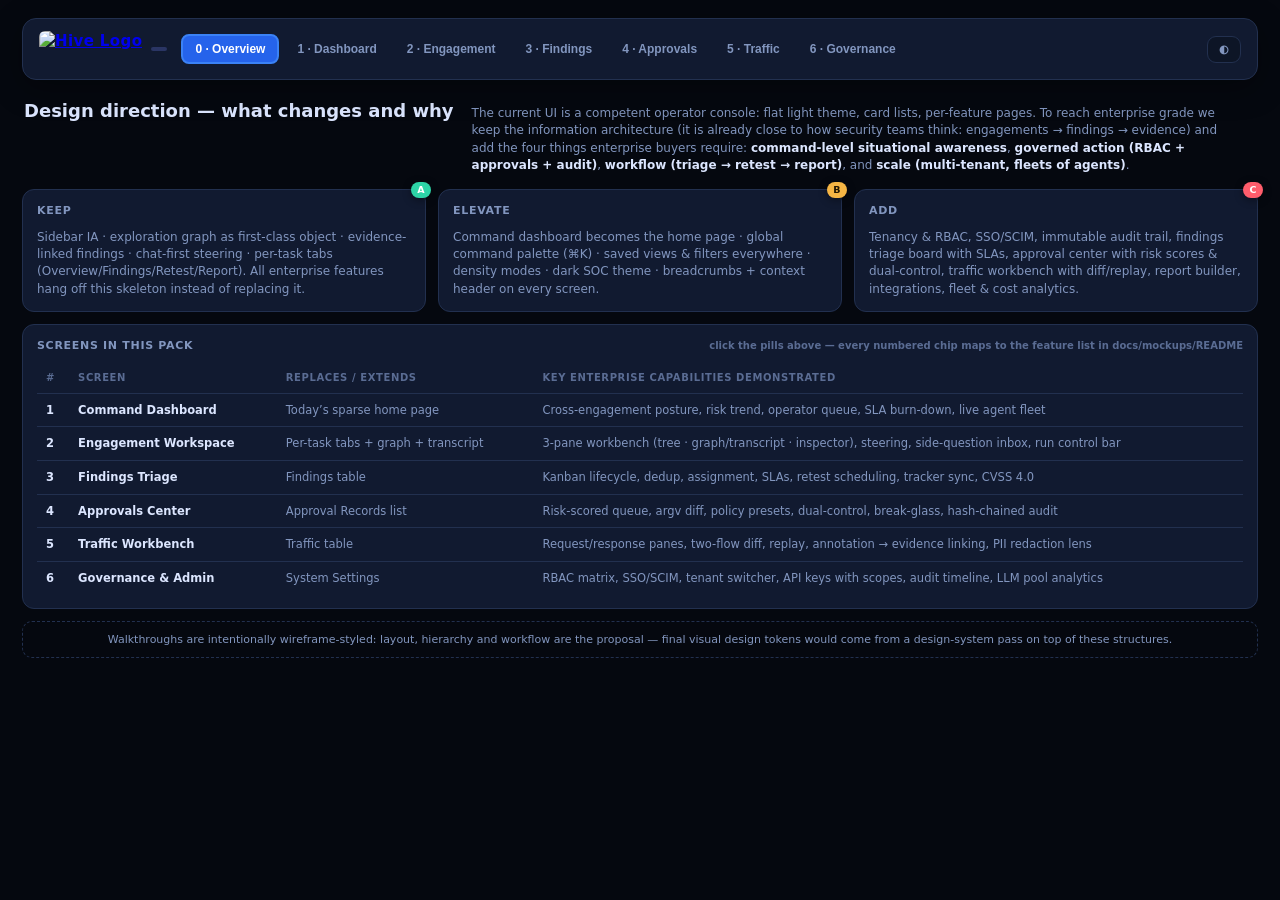
==== commit cb455626: "Refactor HTML for mockup index page Updated HTML structure by modifying the tag span and button elem" ====
--- a/docs/mockups/index.html
+++ b/docs/mockups/index.html
@@ -133,7 +133,7 @@
         <img src="https://raw.githubusercontent.com/ProjectZeroDays/EDG-HIVE/master/web/public/hive-wordmark.png" alt="Hive Logo">
       </a>
     </span>
-    <span class="tag"></span>
+    <span class="tag">          </span>
   </div>
   <div class="screens">
     <button data-s="s0" class="on">0 · Overview</button>
@@ -145,8 +145,7 @@
     <button data-s="s6">6 · Governance</button>
   </div>
   <div class="togs">
-    <button id="tgTheme">◐ Theme</button>
-    <button id="tgDensity">⇱ Density</button>
+    <button id="tgTheme">◐</button>
   </div>
 </div>
 
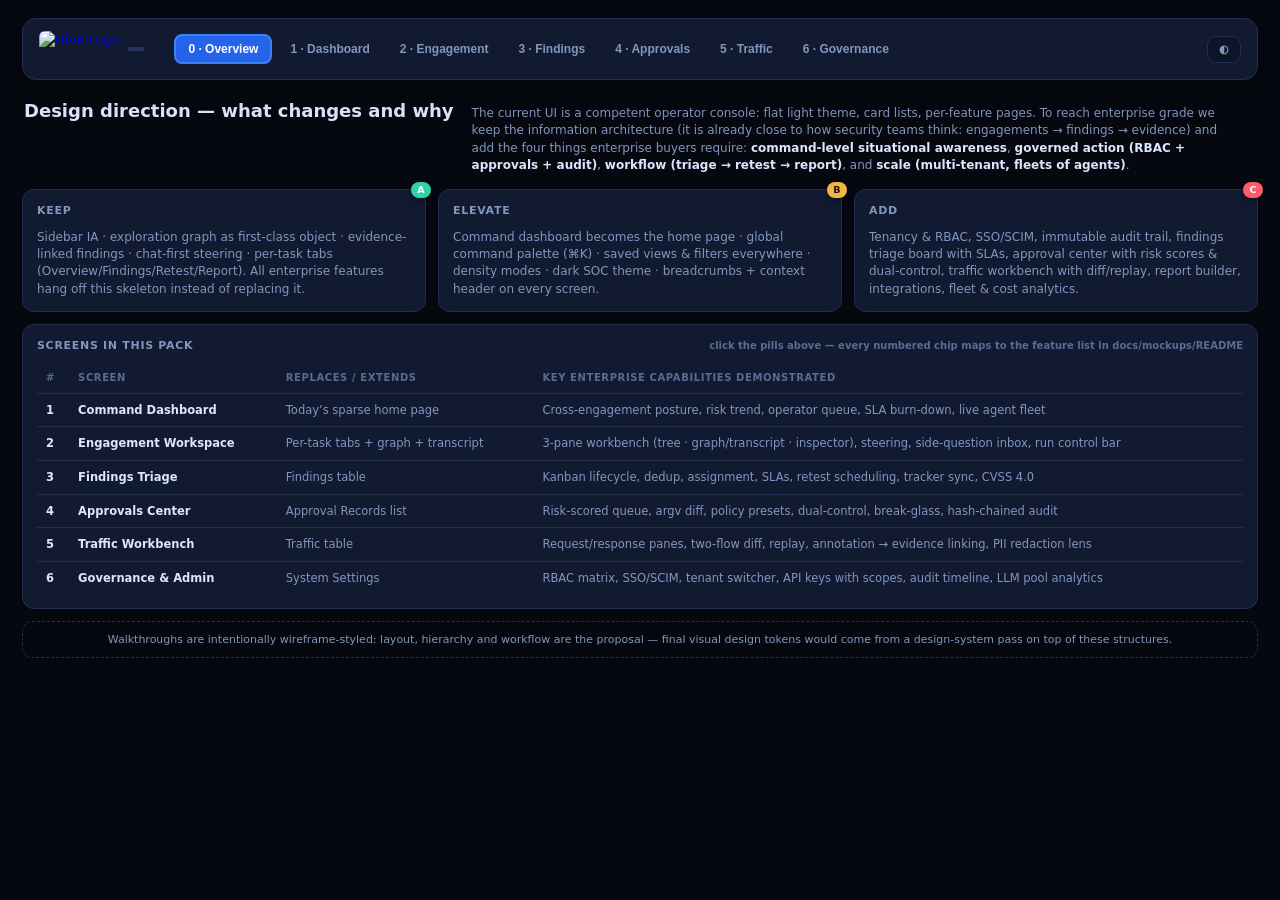
==== commit 63afbd9d: "Adjust .brand class for improved layout Updated the .brand class to include margin-right for better " ====
--- a/docs/mockups/index.html
+++ b/docs/mockups/index.html
@@ -15,7 +15,7 @@
   body.light{--bg:#f6f8fc;--panel:#ffffff;--panel2:#eef1f8;--line:#dde3ef;--txt:#1b2440;--dim:#5b6b8c;--faint:#93a1bd;--accSoft:#e4e8ff}
   /* ---------- top chrome ---------- */
   .topbar{display:flex;align-items:center;gap:14px;flex-wrap:wrap;background:var(--panel);border:1px solid var(--line);border-radius:14px;padding:12px 16px;position:sticky;top:10px;z-index:50;box-shadow:0 8px 30px rgba(0,0,0,.35)}
-  .brand{display:flex;align-items:center;gap:9px;font-weight:800;font-size:15px;letter-spacing:.4px}
+  .brand {display: flex;align-items: center;gap: 9px;margin-right: 16px}
   .brand .logo{display:inline-flex;align-items:center;height:36px}
   .brand .logo img{height:36px;width:auto;max-width:120px;object-fit:contain;display:block;border-radius:6px}
   .brand .tag{font-size:10px;font-weight:700;color:var(--acc);border:0px solid var(--accSoft);background:var(--accSoft);padding:2px 8px;border-radius:99px;letter-spacing:.6px}
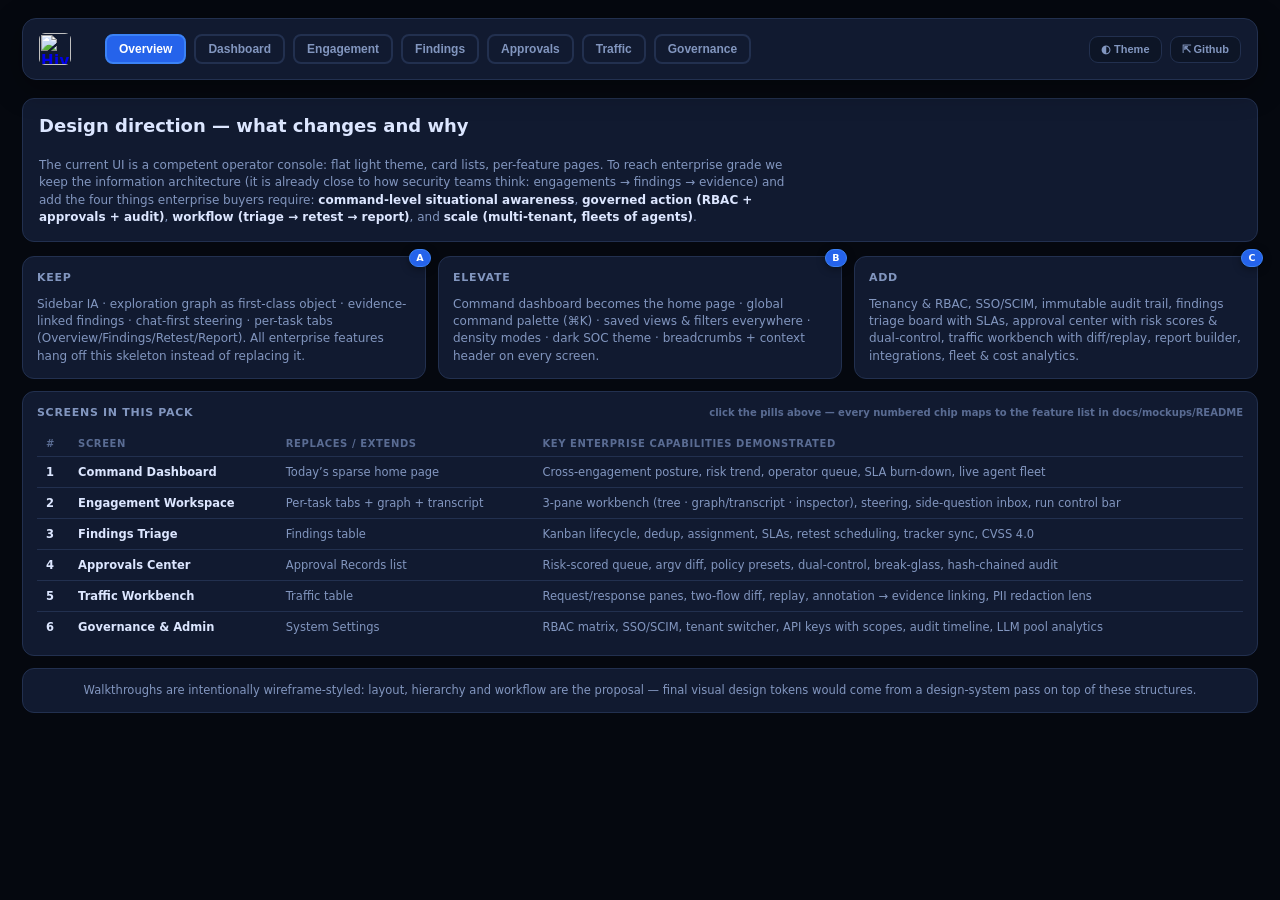
==== commit fb19cc6c: "Refactor HTML layout and styles in index.html Updated styles and structure for improved layout and c" ====
--- a/docs/mockups/index.html
+++ b/docs/mockups/index.html
@@ -1,4 +1,4 @@
-<!DOCTYPE html>
+<!-DOCTYPE html>
 <html lang="en">
 <head>
 <meta charset="utf-8">
@@ -7,30 +7,42 @@
   :root{
     --bg:#0a0f1c; --panel:#111a30; --panel2:#0d1526; --line:#22304f;
     --txt:#dce6ff; --dim:#8296bf; --faint:#5a6c93;
-    --acc:#6d7cff; --accSoft:#2a3564; --ok:#2dd4a7; --warn:#f5b544; --crit:#ff5d6c; --info:#4cc3ff; --blue:#b98bff;
+    --acc:#2563eb; --accSoft:#172b56; --ok:#2dd4a7; --warn:#f5b544; --crit:#ff5d6c; --info:#4cc3ff; --blue:#3b82f6;
     --mono:ui-monospace,SFMono-Regular,Menlo,Consolas,monospace;
   }
   *{box-sizing:border-box;margin:0;padding:0}
   body{background:#05080f;color:var(--txt);font:13px/1.45 "Segoe UI",Inter,system-ui,sans-serif;padding:18px 22px 60px}
-  body.light{--bg:#f6f8fc;--panel:#ffffff;--panel2:#eef1f8;--line:#dde3ef;--txt:#1b2440;--dim:#5b6b8c;--faint:#93a1bd;--accSoft:#e4e8ff}
+  body.light{--bg:#f6f8fc;--panel:#ffffff;--panel2:#eef1f8;--line:#dde3ef;--txt:#1b2440;--dim:#5b6b8c;--faint:#93a1bd;--accSoft:#dbeafe}
   /* ---------- top chrome ---------- */
   .topbar{display:flex;align-items:center;gap:14px;flex-wrap:wrap;background:var(--panel);border:1px solid var(--line);border-radius:14px;padding:12px 16px;position:sticky;top:10px;z-index:50;box-shadow:0 8px 30px rgba(0,0,0,.35)}
-  .brand {display: flex;align-items: center;gap: 9px;margin-right: 16px}
+  .brand{display:flex;align-items:center;gap:9px;margin-right:20px;font-weight:800;font-size:15px;letter-spacing:.4px}
   .brand .logo{display:inline-flex;align-items:center;height:36px}
-  .brand .logo img{height:36px;width:auto;max-width:120px;object-fit:contain;display:block;border-radius:6px}
-  .brand .tag{font-size:10px;font-weight:700;color:var(--acc);border:0px solid var(--accSoft);background:var(--accSoft);padding:2px 8px;border-radius:99px;letter-spacing:.6px}
-  .screens{display:flex;gap:6px;flex-wrap:wrap}
-  .screens button{background:transparent;border:2px transparent var(--line);color:var(--dim);padding:6px 12px;border-radius:8px;cursor:pointer;font-size:12px;font-weight:600}
+  .brand .logo img{height:32px;width:auto;max-width:120px;object-fit:contain;display:block;border-radius:6px}
+  .brand .tag:empty{display:none}
+  .screens{display:flex;gap:8px;flex-wrap:wrap}
+  .screens button{background:transparent;border:2px solid var(--line);color:var(--dim);padding:6px 12px;border-radius:8px;cursor:pointer;font-size:12px;font-weight:600}
   .screens button.on{background:#2563eb;border:2px solid #3b82f6;color:#ffffff}
   .togs{margin-left:auto;display:flex;gap:8px}
   .togs button{background:var(--panel2);border:1px solid var(--line);color:var(--dim);padding:6px 11px;border-radius:9px;cursor:pointer;font-size:11px;font-weight:700}
   /* ---------- screen frame ---------- */
   .screen{display:none;margin-top:18px}
   .screen.on{display:block}
-  .meta{display:flex;gap:18px;align-items:baseline;margin:6px 2px 14px;flex-wrap:wrap}
-  .meta h2{font-size:18px}
+  .meta {
+    display: flex;
+    gap: 18px;
+    align-items: baseline;
+    margin: 6px 0 14px;
+    flex-wrap: wrap;
+    background: var(--panel);
+    border: 1px solid var(--line);
+    border-radius: 12px;
+    padding: 14px 16px;
+  }
+ .meta h2 { font-size: 18px; }
   .meta p{color:var(--dim);font-size:12px;max-width:760px}
-  .legend{font-size:11px;color:var(--faint);margin-left:auto}
+  .meta.card{display:flex;gap:18px;align-items:baseline;margin:6px 0 14px;flex-wrap:wrap;background:var(--panel);border:1px solid var(--line);border-radius:12px;padding:14px 16px}
+  .hintline.card{background:var(--panel);border:1px solid var(--line);border-radius:12px;padding:13px 14px;font-size:11.5px;color:var(--dim);text-align:center}
+  .legend { font-size: 11px; color: var(--faint); margin-left: auto; }
   .wrap{display:grid;grid-template-columns:minmax(0,1fr) 268px;gap:16px;align-items:start}
   .canvas{background:var(--bg);border:1px solid var(--line);border-radius:16px;overflow:hidden;box-shadow:0 10px 40px rgba(0,0,0,.35)}
   .annot{background:var(--panel);border:1px solid var(--line);border-radius:8px;padding:14px 16px;position:sticky;top:78px}
@@ -62,8 +74,8 @@
   .row{display:flex;gap:12px}.col{display:flex;flex-direction:column;gap:12px}
   .grow{flex:1;min-width:0}
   .rel{position:relative}
-  .co{position:absolute;top:-8px;right:-6px;background:var(--acc);color:#fff;border-radius:99px;font-size:9.5px;font-weight:800;padding:1.5px 6.5px;box-shadow:0 2px 8px rgba(0,0,0,.4);z-index:5}
-  .co.ok{background:var(--ok)} .co.warn{background:var(--warn);color:#201500} .co.crit{background:var(--crit)} .co.info{background:var(--info);color:#03202e}
+  .co{position:absolute;top:-8px;right:-6px;background:#2563eb;color:#ffffff;border:1px solid #3b82f6;border-radius:99px;font-size:9.5px;font-weight:800;padding:1.5px 6.5px;box-shadow:0 2px 8px rgba(0,0,0,.4);z-index:5}
+  .co.ok, .co.warn, .co.crit, .co.info{background:#2563eb;color:#ffffff;border:1px solid #3b82f6}
   .kpi{display:flex;flex-direction:column;gap:3px}
   .kpi .v{font-size:22px;font-weight:800;letter-spacing:-.5px}
   .kpi .l{font-size:11px;color:var(--dim)}
@@ -74,8 +86,8 @@
   .p-high{background:rgba(245,181,68,.13);color:var(--warn);border:1px solid rgba(245,181,68,.4)}
   .p-med{background:rgba(76,195,255,.12);color:var(--info);border:1px solid rgba(76,195,255,.35)}
   .p-low{background:rgba(45,212,167,.12);color:var(--ok);border:1px solid rgba(45,212,167,.35)}
-  .p-acc{background:var(--accSoft);color:#aeb9ff;border:1px solid rgba(0,26,255,.45)}
-  .p-ok{background:rgba(45,212,167,.12);color:var(--ok);border:1px solid rgba(45,212,167,.35)}
+  .p-acc{background:var(--accSoft);color:#93c5fd;border:1px solid rgba(59,130,246,.5)}
+  .req .hd{color:#60a5fa}  .p-ok{background:rgba(45,212,167,.12);color:var(--ok);border:1px solid rgba(45,212,167,.35)}
   .p-dim{background:var(--panel2);color:var(--dim);border:1px solid var(--line)}
   .btn{display:inline-flex;align-items:center;gap:6px;background:var(--acc);color:#fff;border-radius:8px;padding:6px 12px;font-size:11.5px;font-weight:700;border:0}
   .btn.ghost{background:var(--panel);border:1px solid var(--line);color:var(--dim)}
@@ -121,7 +133,66 @@
   .gauge{width:44px;height:44px;border-radius:99px;display:grid;place-items:center;font-weight:800;font-size:12px;flex:none}
   .note{font-size:10.5px;color:var(--faint);margin-top:8px}
   .foot{padding:10px 16px;border-top:1px solid var(--line);color:var(--faint);font-size:10.5px;display:flex;gap:16px}
-  .hintline{border:1px dashed var(--line);border-radius:10px;padding:10px 12px;font-size:11px;color:var(--dim);text-align:center}
+/* Centered footer in the same blue web card */
+  .site-footer {
+    margin-top: 16px;
+    background: var(--panel);
+    border: 1px solid var(--line);
+    border-radius: 12px;
+    padding: 14px 18px;
+    text-align: center;
+    font-size: 12px;
+    color: var(--dim);
+    display: flex;
+    flex-direction: column;
+    align-items: center;
+    gap: 8px;
+  }
+/* Inverse blue and white font on the G2 Role Matrix card */
+  .role-matrix-card h5 {
+    color: #ffffff;
+  }
+  .role-matrix-card .tbl th {
+    color: #93c5fd;
+  }
+  .role-matrix-card .tbl td {
+    color: #ffffff;
+  }
+  .role-matrix-card .tbl td b {
+    color: #60a5fa;
+  }
+  .role-matrix-card .note {
+    color: #93c5fd;
+  }
+  .site-footer .footer-links {
+    display: flex;
+    flex-wrap: wrap;
+    justify-content: center;
+    align-items: center;
+    gap: 10px 18px;
+  }
+  .site-footer a {
+    color: #60a5fa;
+    text-decoration: none;
+    font-weight: 600;
+  }
+  .site-footer a:hover {
+    color: #93c5fd;
+    text-decoration: underline;
+  }
+  .site-footer .sep {
+    color: var(--faint);
+    user-select: none;
+  }
+  .hintline {
+    background: var(--panel);
+    border: 1px solid var(--line);
+    border-radius: 12px;
+    padding: 13px 14px;
+    font-size: 11.5px;
+    color: var(--dim);
+    text-align: center;
+  }
 </style>
 </head>
 <body>
@@ -133,19 +204,20 @@
         <img src="https://raw.githubusercontent.com/ProjectZeroDays/EDG-HIVE/master/web/public/hive-wordmark.png" alt="Hive Logo">
       </a>
     </span>
-    <span class="tag">          </span>
+    <span class="tag"></span>
   </div>
   <div class="screens">
-    <button data-s="s0" class="on">0 · Overview</button>
-    <button data-s="s1">1 · Dashboard</button>
-    <button data-s="s2">2 · Engagement</button>
-    <button data-s="s3">3 · Findings</button>
-    <button data-s="s4">4 · Approvals</button>
-    <button data-s="s5">5 · Traffic</button>
-    <button data-s="s6">6 · Governance</button>
+    <button data-s="s0" class="on">  Overview</button>
+    <button data-s="s1">   Dashboard</button>
+    <button data-s="s2">   Engagement</button>
+    <button data-s="s3">   Findings</button>
+    <button data-s="s4">   Approvals</button>
+    <button data-s="s5">   Traffic</button>
+    <button data-s="s6">   Governance</button>
   </div>
   <div class="togs">
-    <button id="tgTheme">◐</button>
+    <button id="tgTheme">◐ Theme</button>
+    <button id="tgDensity">⇱ Github</button>
   </div>
 </div>
 
@@ -742,16 +814,17 @@
   </div>
 </section>
 
-<script>-
-  const btns=document.querySelectorAll('.screens button');
-  btns.forEach(b=>b.onclick=()=>{
-    btns.forEach(x=>x.classList.remove('on'));b.classList.add('on');
-    document.querySelectorAll('.screen').forEach(s=>s.classList.remove('on'));
+<script>
+  const btns = document.querySelectorAll('.screens button');
+  btns.forEach(b => b.onclick = () => {
+    btns.forEach(x => x.classList.remove('on'));
+    b.classList.add('on');
+    document.querySelectorAll('.screen').forEach(s => s.classList.remove('on'));
     document.getElementById(b.dataset.s).classList.add('on');
   });
-  document.getElementById('tgTheme').onclick=()=>document.body.classList.toggle('light');
-  document.getElementById('tgDensity').onclick=()=>{
-    document.querySelectorAll('.main').forEach(m=>{m.style.fontSize=m.style.fontSize==='12px'?'':'12px'});
+  document.getElementById('tgTheme').onclick = () => document.body.classList.toggle('light');
+  document.getElementById('tgDensity').onclick = () => {
+    window.location.href = 'https://github.com/ProjectZeroDays/EDG-HIVE';
   };
 </script>
 </body>
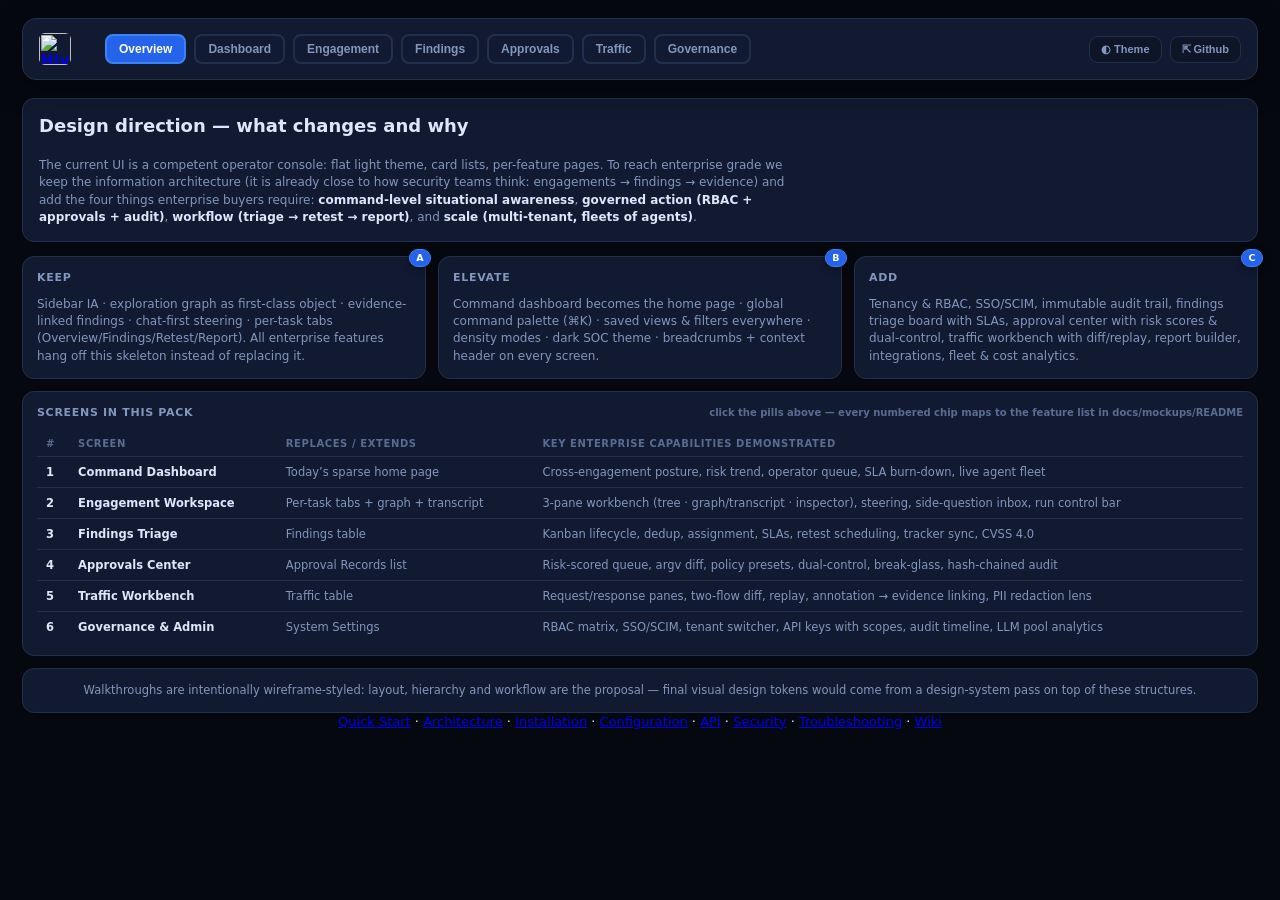
==== commit 4d9c90ba: "Update index.html" ====
--- a/docs/mockups/index.html
+++ b/docs/mockups/index.html
@@ -15,6 +15,23 @@
   body.light{--bg:#f6f8fc;--panel:#ffffff;--panel2:#eef1f8;--line:#dde3ef;--txt:#1b2440;--dim:#5b6b8c;--faint:#93a1bd;--accSoft:#dbeafe}
   /* ---------- top chrome ---------- */
   .topbar{display:flex;align-items:center;gap:14px;flex-wrap:wrap;background:var(--panel);border:1px solid var(--line);border-radius:14px;padding:12px 16px;position:sticky;top:10px;z-index:50;box-shadow:0 8px 30px rgba(0,0,0,.35)}
+  .topbar .nav-link {
+  display: inline-flex;
+  align-items: center;
+  text-decoration: none;
+  background: transparent;
+  border: 2px solid var(--line);
+  color: var(--dim);
+  padding: 6px 12px;
+  border-radius: 8px;
+  font-size: 12px;
+  font-weight: 600;
+} 
+  .topbar .nav-link:hover {
+  border-color: #3b82f6;
+  color: #ffffff;
+  background: #2563eb;
+}
   .brand{display:flex;align-items:center;gap:9px;margin-right:20px;font-weight:800;font-size:15px;letter-spacing:.4px}
   .brand .logo{display:inline-flex;align-items:center;height:36px}
   .brand .logo img{height:32px;width:auto;max-width:120px;object-fit:contain;display:block;border-radius:6px}
@@ -827,5 +844,14 @@
     window.location.href = 'https://github.com/ProjectZeroDays/EDG-HIVE';
   };
 </script>
+<footer><center><a href="#quick-start">Quick Start</a> ·
+  <a href="#architecture">Architecture</a> ·
+  <a href="#installation">Installation</a> ·
+  <a href="#configuration">Configuration</a> ·
+  <a href="#api-documentation">API</a> ·
+  <a href="#security-considerations">Security</a> ·
+  <a href="#troubleshooting">Troubleshooting</a> ·
+  <a href="https://github.com/ProjectZeroDays/EDG-HIVE/wiki/HIVE">Wiki</a></center>
+</div></footer>
 </body>
 </html>
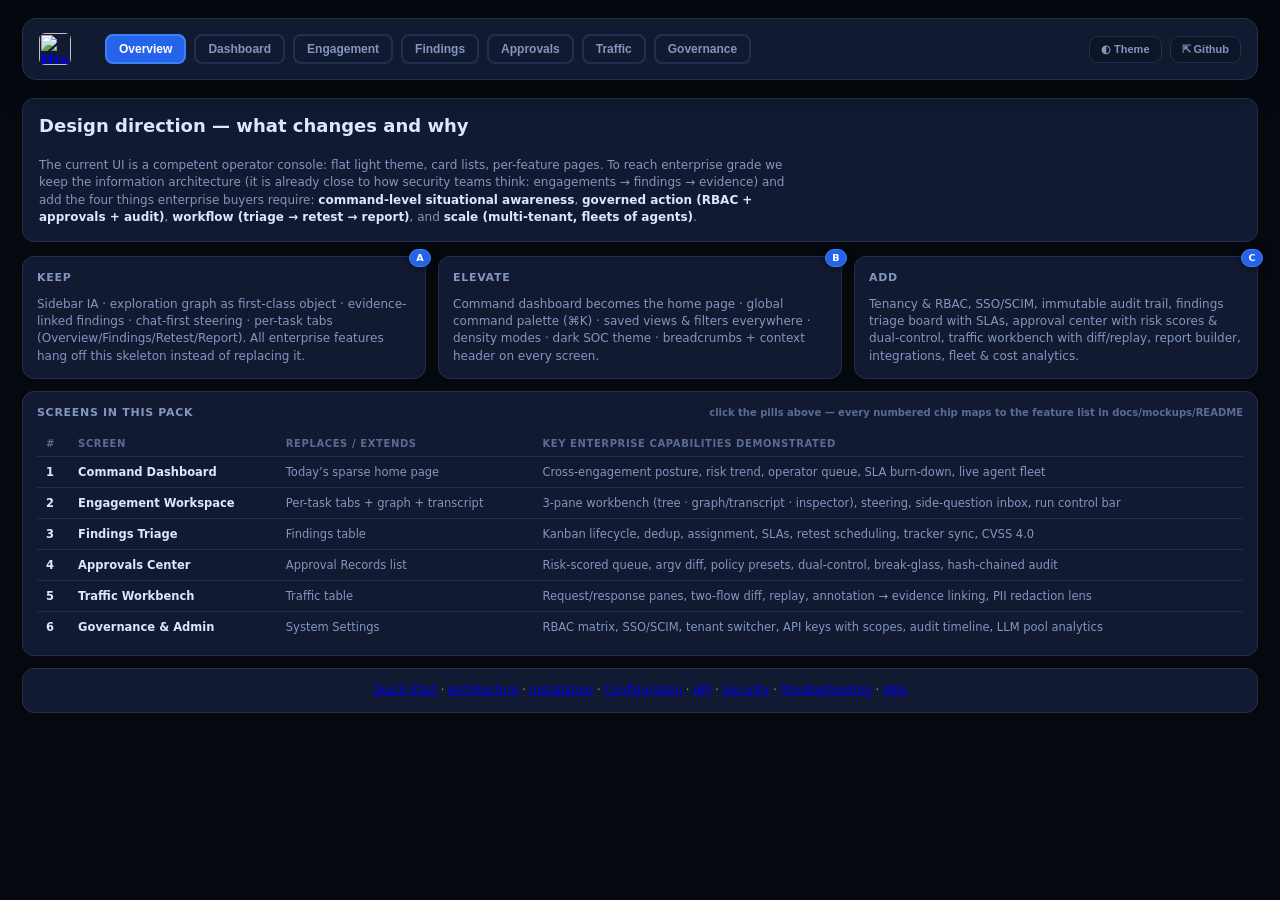
==== commit 853f748b: "Revise footer links and remove hint line Updated footer to include navigation links and removed old " ====
--- a/docs/mockups/index.html
+++ b/docs/mockups/index.html
@@ -264,7 +264,15 @@
         <tr><td><b>6</b></td><td><b>Governance & Admin</b></td><td>System Settings</td><td>RBAC matrix, SSO/SCIM, tenant switcher, API keys with scopes, audit timeline, LLM pool analytics</td></tr>
       </table>
     </div>
-    <div class="hintline">Walkthroughs are intentionally wireframe-styled: layout, hierarchy and workflow are the proposal — final visual design tokens would come from a design-system pass on top of these structures.</div>
+    <div class="hintline"><footer><center><a href="#quick-start">Quick Start</a> ·
+  <a href="#architecture">Architecture</a> ·
+  <a href="#installation">Installation</a> ·
+  <a href="#configuration">Configuration</a> ·
+  <a href="#api-documentation">API</a> ·
+  <a href="#security-considerations">Security</a> ·
+  <a href="#troubleshooting">Troubleshooting</a> ·
+  <a href="https://github.com/ProjectZeroDays/EDG-HIVE/wiki/HIVE">Wiki</a></center>
+</div></footer></div>
   </div>
 </section>
 
@@ -844,14 +852,5 @@
     window.location.href = 'https://github.com/ProjectZeroDays/EDG-HIVE';
   };
 </script>
-<footer><center><a href="#quick-start">Quick Start</a> ·
-  <a href="#architecture">Architecture</a> ·
-  <a href="#installation">Installation</a> ·
-  <a href="#configuration">Configuration</a> ·
-  <a href="#api-documentation">API</a> ·
-  <a href="#security-considerations">Security</a> ·
-  <a href="#troubleshooting">Troubleshooting</a> ·
-  <a href="https://github.com/ProjectZeroDays/EDG-HIVE/wiki/HIVE">Wiki</a></center>
-</div></footer>
 </body>
 </html>
